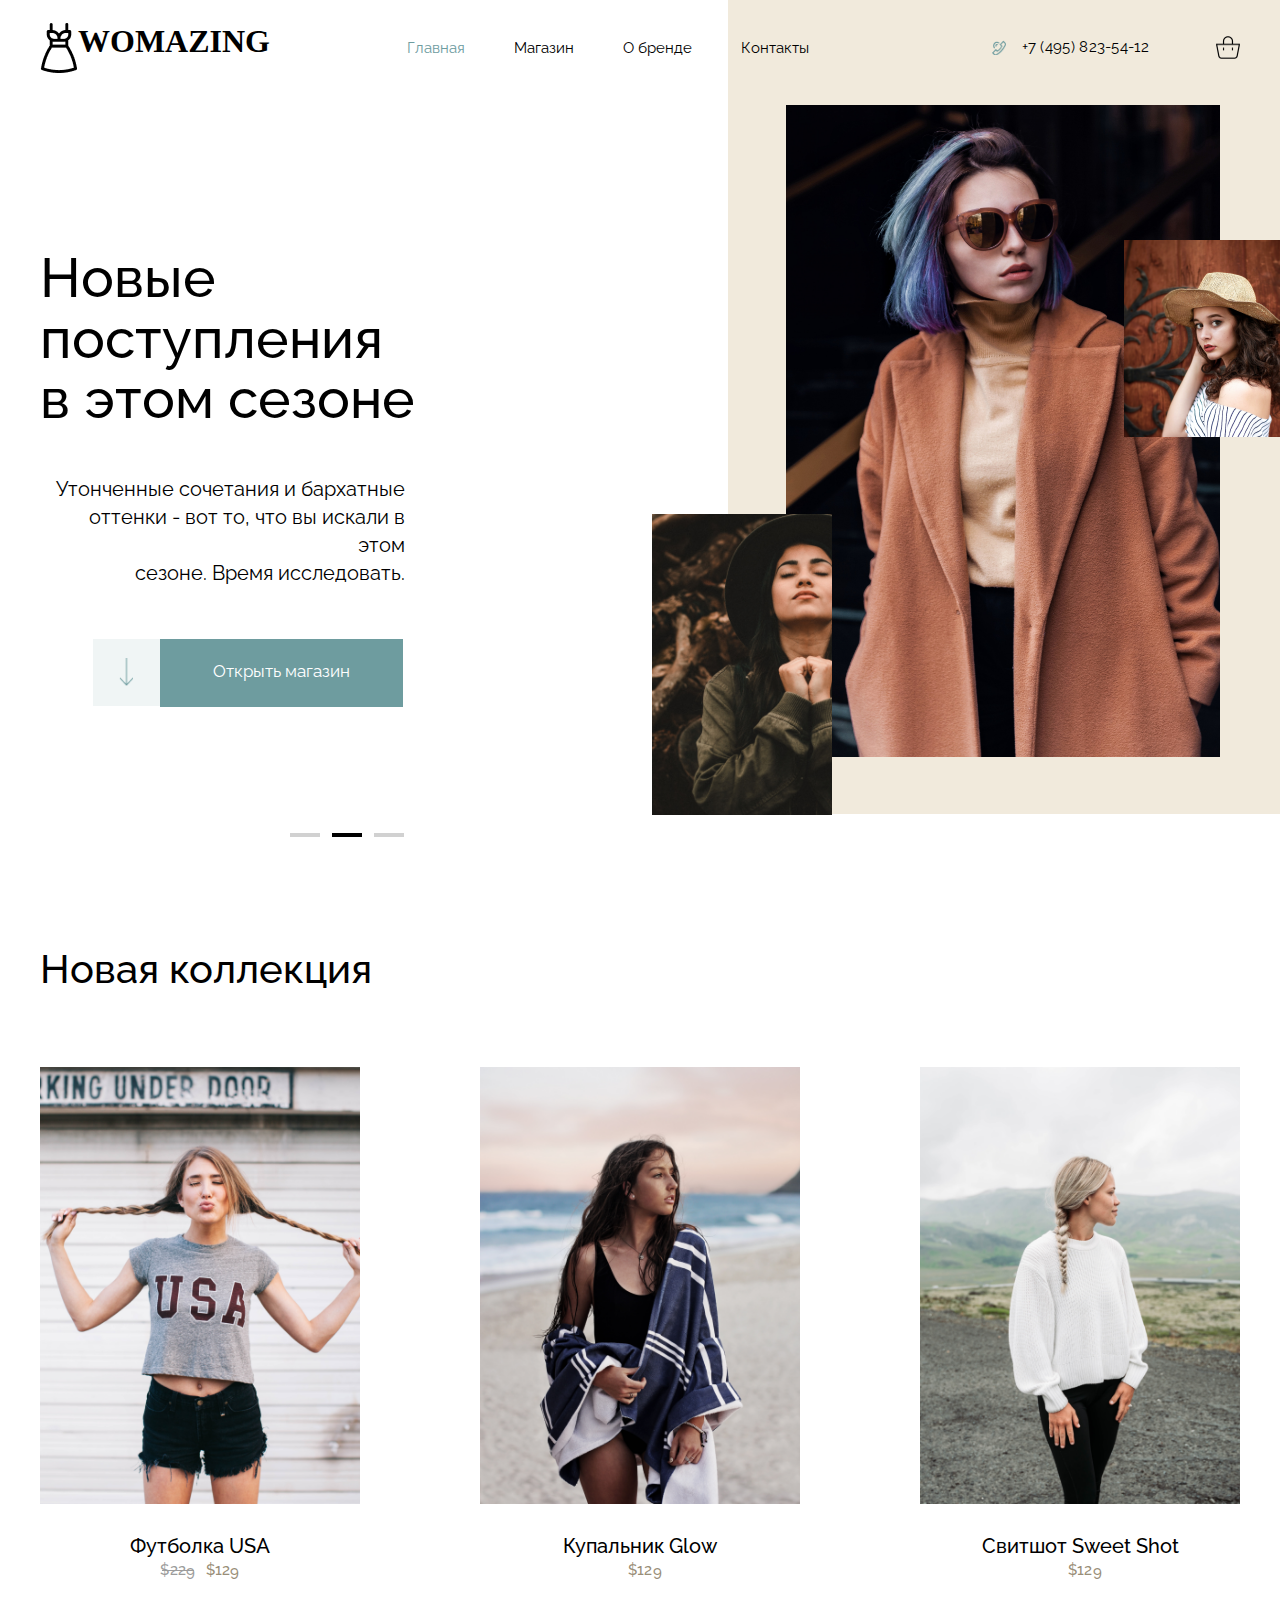
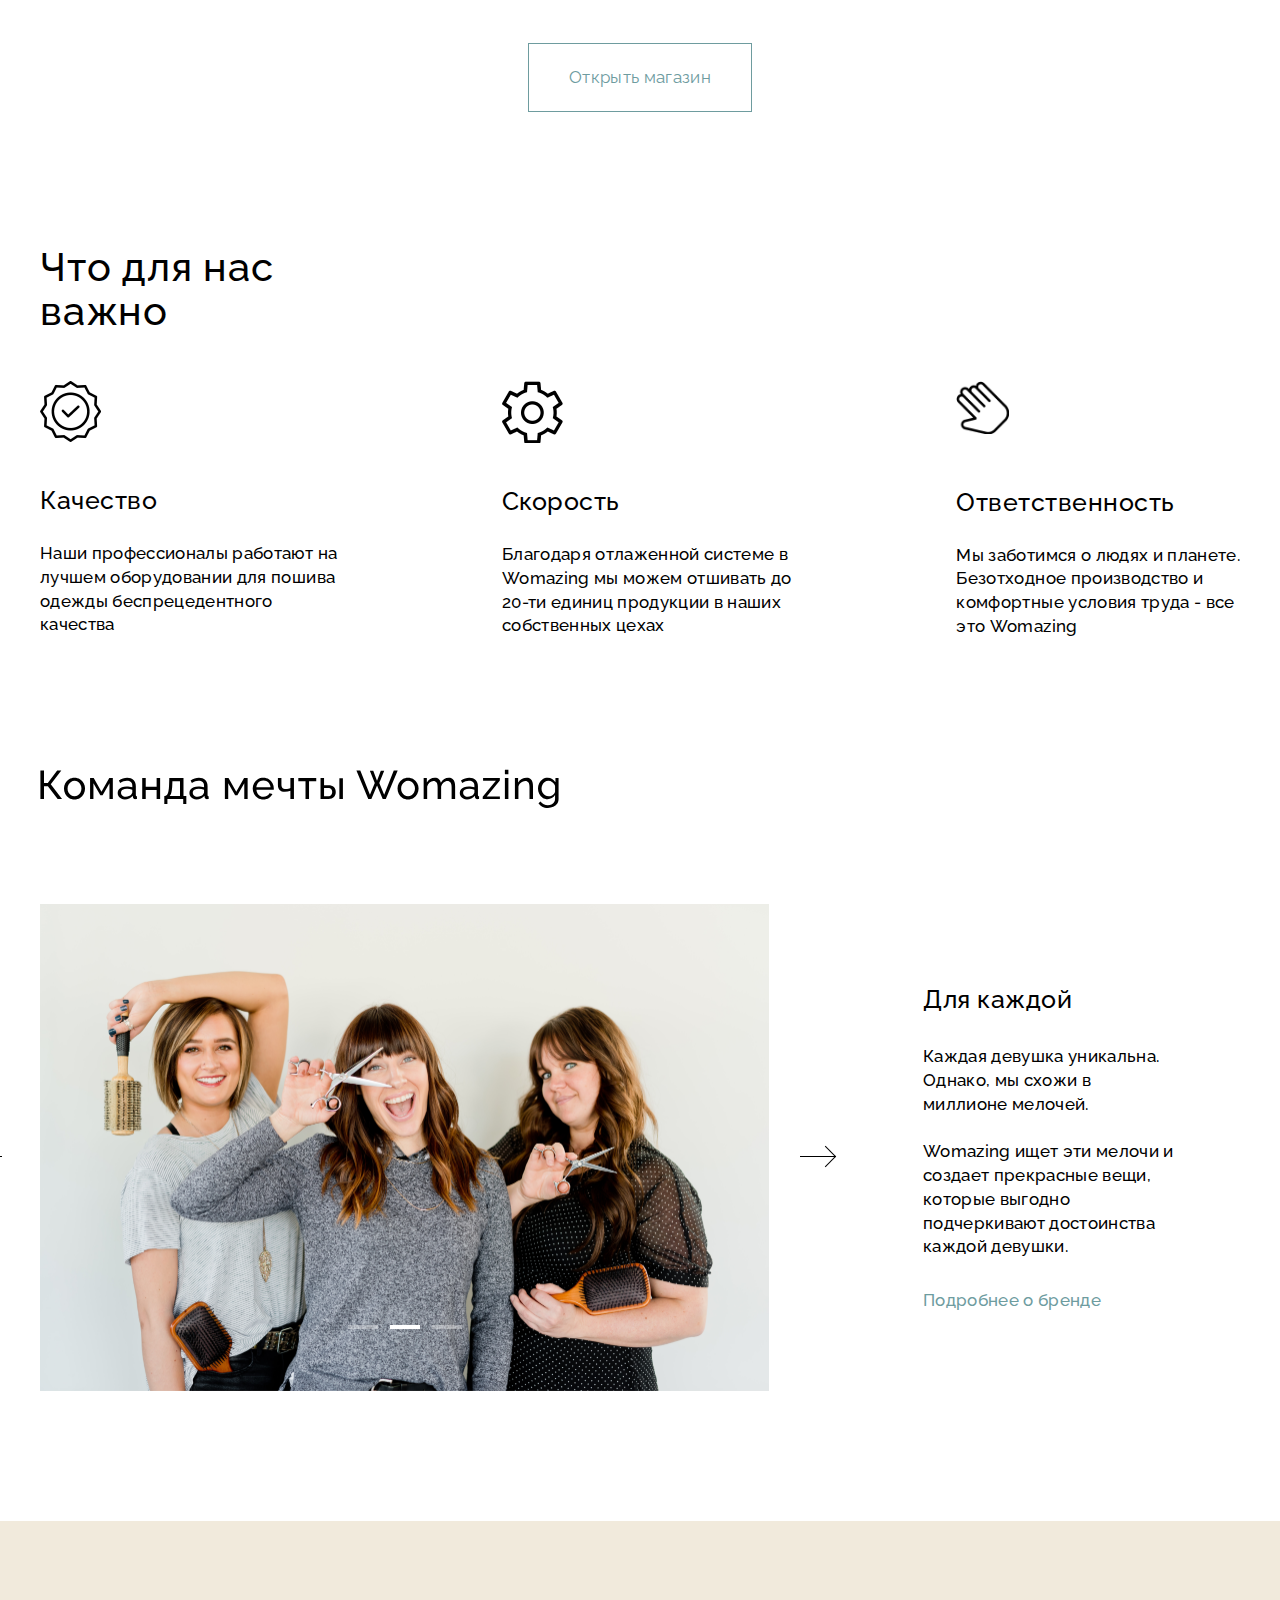
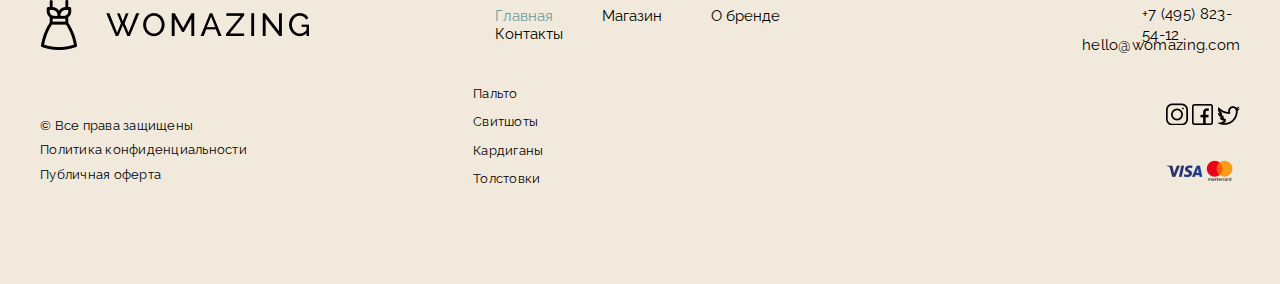
==== index.html @ e342e2be "Update index.html" ====
<!DOCTYPE html>
<html>
<head>
	<title>Womazing</title>
	<meta charset="utf-8">
	<link rel="stylesheet" type="text/css" href="style.css">
	<link rel="icon" href="img/dress.ico">
	<link rel="preconnect" href="https://fonts.googleapis.com">
<link rel="preconnect" href="https://fonts.gstatic.com" crossorigin>
<link href="https://fonts.googleapis.com/css2?family=Raleway:wght@500;700&display=swap" rel="stylesheet">

<link rel="preconnect" href="https://fonts.googleapis.com">
<link rel="preconnect" href="https://fonts.gstatic.com" crossorigin>
<link href="https://fonts.googleapis.com/css2?family=Raleway:wght@400&display=swap" rel="stylesheet">

</head>
<body>
	<header class="header2">
		<div class="header">
			<div class="logo">
				<img src="img/dress.png" class="dress-logo">
				<h1 class="womazing-logo">WOMAZING</h1>
			</div>
			<div>
				<a href="" class="header-text header-text-2">Главная</a>
				<a href="womazing/magazine.html" class="header-text">Магазин</a>
				<a href="" class="header-text">О бренде</a>
				<a href="" class="header-text">Контакты</a>
			</div>
			<div class="mk">
				<img src="img/mobile.png" class="mobile">
				<p class="p-spec-mk">+7 (495) 823-54-12</p>
				<img src="img/korzina.png" class="korzina">
			</div>
		</div>
	</header>
	<div class="flex">
		<div class="screan1">
			<h1 class="new">Новые поступления<br>в этом сезоне</h1>
			<div class="barh-box"><h2 class="barh">Утонченные сочетания и бархатные<br>оттенки - вот то, что вы искали в этом<br>сезоне. Время исследовать.</h2></div>
			<div class="but">
				<div class="box-strelka"><img src="img/strelka.png" class="str"></div>
				<a href="" class="open-mag"><p class="open-mag-p">Открыть магазин</p></a>
			</div>
			<div class="lit">
				<div class="box-litle"></div>
				<div class="box-litle2"></div>
				<div class="box-litle"></div>
			</div>
		</div>
		<div>
			<img src="img/girl.png"  class="girl">
			<img src="img/girl2.png" class="girl2">
			<img src="img/girl3.png" class="girl3">
		</div>
		<div class="orang"></div>
	</div>
	<div class="orang2"></div>
	<div class="screan2">
		<h1 class="h1-new">Новая коллекция</h1>
		<div class="pog">
			<div class="kol-rod">
				<div class="kol-big">
					<a><div class="scr-kol">
							<div class="arrow-1">
	    						<div></div>
							</div>
					</div></a>
					<img src="img/kol.png" class="kol">
					<h3 class="kol-text">Футболка USA</h3>
					<div class="koal">
						<div class="koal">
							<div class="line"></div>
							<h4 class="kol-text2">$22</h4>
							<h4 class="kol-text2-9">9</h4>
						</div>
						<div class="koal">
							<h4 class="kol-text3">$12</h4>
							<h4 class="kol-text3-9">9</h4>
						</div>
					</div>
				</div>
			</div>
			<div class="kol-rod ">
				<div class="kol-big">
					<a><div class="scr-kol2 scr-kol">
							<div class="arrow-1 arrow-2">
	    						<div></div>
							</div>
					</div></a>
					<img src="img/kol2.png" class="kol">
					<h3 class="kol-text">Купальник Glow</h3>
						<div class="koal">
							<h4 class="kol-text3">$12</h4>
							<h4 class="kol-text3-9">9</h4>
						</div>
				</div>
			</div>
			<div class="kol-rod">
				<div class="kol-big">
					<a href="file:///D:/папка%20не%20простая,%20а%20залатая/work/tovar.html"><div class="scr-kol3 scr-kol">
							<div class="arrow-1 arrow-3">
	    						<div></div>
							</div>
					</div></a>
					<img src="img/kol3.png" class="kol">
					<h3 class="kol-text">Свитшот Sweet Shot</h3>
						<div class="koal">
							<h4 class="kol-text3">$12</h4>
							<h4 class="kol-text3-9">9</h4>
						</div>
				</div>
			</div>
		</div>
		<div class="rod-magazin-2"><a href="" class="magazin-2">Открыть магазин</a></div>
	</div>
	<div class="screan3">
		<h1 class="xnj">Что для нас важно</h1>
		<div class="screan3-rod">
			<div>
				<img src="img/gal.png" class="gal">
				<h1 class="kah">Качество</h1>
				<h2 class="prof">Наши профессионалы работают на<br>лучшем оборудовании для пошива<br>одежды беспрецедентного<br>качества</h2>
			</div>
			<div>
				<img src="img/gaika.png" class="gal">
				<h1 class="kah">Скорость</h1>
				<h2 class="prof">Благодаря отлаженной системе в<br>Womazing мы можем отшивать до<br>20-ти единиц продукции в наших<br>собственных цехах</h2>
			</div>
			<div>
				<img src="img/heand.png" class="heand">
				<h1 class="otv">Ответственность</h1>
				<h2 class="prof">Мы заботимся о людях и планете.<br>Безотходное производство и<br>комфортные условия труда - все<br>это Womazing</h2>
			</div>
		</div>
	</div>
	<div class="screan4">
		<svg width="519" height="39" viewBox="0 0 519 39" fill="none" xmlns="http://www.w3.org/2000/svg">
<path d="M0.4 30V1.6H4V13.88H7.8L17.16 1.6H21.32L10.76 15.36L22.04 30H17.64L7.88 17.16H4V30H0.4ZM34.4866 30.4C32.4066 30.4 30.5666 29.9067 28.9666 28.92C27.3932 27.9067 26.1666 26.5867 25.2866 24.96C24.4066 23.3067 23.9666 21.52 23.9666 19.6C23.9666 17.6533 24.4066 15.8667 25.2866 14.24C26.1932 12.5867 27.4332 11.2667 29.0066 10.28C30.6066 9.26667 32.4332 8.76 34.4866 8.76C36.5666 8.76 38.3932 9.26667 39.9666 10.28C41.5666 11.2667 42.8066 12.5867 43.6866 14.24C44.5932 15.8667 45.0466 17.6533 45.0466 19.6C45.0466 21.52 44.5932 23.3067 43.6866 24.96C42.8066 26.5867 41.5799 27.9067 40.0066 28.92C38.4332 29.9067 36.5932 30.4 34.4866 30.4ZM27.5666 19.64C27.5666 21.08 27.8732 22.3867 28.4866 23.56C29.1266 24.7333 29.9666 25.6667 31.0066 26.36C32.0466 27.0267 33.2066 27.36 34.4866 27.36C35.7666 27.36 36.9266 27.0133 37.9666 26.32C39.0332 25.6267 39.8732 24.6933 40.4866 23.52C41.1266 22.32 41.4466 21 41.4466 19.56C41.4466 18.12 41.1266 16.8133 40.4866 15.64C39.8732 14.4667 39.0332 13.5333 37.9666 12.84C36.9266 12.1467 35.7666 11.8 34.4866 11.8C33.2066 11.8 32.0466 12.16 31.0066 12.88C29.9666 13.5733 29.1266 14.5067 28.4866 15.68C27.8732 16.8533 27.5666 18.1733 27.5666 19.64ZM50.0719 30V9.12H53.7119L61.4719 22.8L69.2719 9.12H72.8319V30H69.4719V14.2L62.5919 26.28H60.3519L53.4319 14.2V30H50.0719ZM77.6703 23.96C77.6703 22.6267 78.0436 21.48 78.7903 20.52C79.5636 19.5333 80.617 18.7733 81.9503 18.24C83.2836 17.7067 84.8303 17.44 86.5903 17.44C87.5236 17.44 88.5103 17.52 89.5503 17.68C90.5903 17.8133 91.5103 18.0267 92.3103 18.32V16.8C92.3103 15.2 91.8303 13.9467 90.8703 13.04C89.9103 12.1067 88.5503 11.64 86.7903 11.64C85.6436 11.64 84.537 11.8533 83.4703 12.28C82.4303 12.68 81.3236 13.2667 80.1503 14.04L78.8703 11.56C80.2303 10.6267 81.5903 9.93333 82.9503 9.48C84.3103 9 85.7236 8.76 87.1903 8.76C89.857 8.76 91.9636 9.50667 93.5103 11C95.057 12.4667 95.8303 14.52 95.8303 17.16V26C95.8303 26.8267 96.2036 27.2533 96.9503 27.28V30C96.6036 30.0533 96.297 30.0933 96.0303 30.12C95.7903 30.1467 95.5903 30.16 95.4303 30.16C94.6036 30.16 93.977 29.9333 93.5503 29.48C93.1503 29.0267 92.9236 28.5467 92.8703 28.04L92.7903 26.72C91.8836 27.8933 90.697 28.8 89.2303 29.44C87.7636 30.08 86.3103 30.4 84.8703 30.4C83.4836 30.4 82.2436 30.12 81.1503 29.56C80.057 28.9733 79.2036 28.2 78.5903 27.24C77.977 26.2533 77.6703 25.16 77.6703 23.96ZM91.2703 25.44C91.5903 25.0667 91.8436 24.6933 92.0303 24.32C92.217 23.92 92.3103 23.5867 92.3103 23.32V20.72C90.6036 20.0533 88.8436 19.72 87.0303 19.72C85.2436 19.72 83.7903 20.08 82.6703 20.8C81.577 21.4933 81.0303 22.4533 81.0303 23.68C81.0303 24.3467 81.2036 25 81.5503 25.64C81.9236 26.2533 82.457 26.76 83.1503 27.16C83.8703 27.56 84.7503 27.76 85.7903 27.76C86.8836 27.76 87.9236 27.5467 88.9103 27.12C89.897 26.6667 90.6836 26.1067 91.2703 25.44ZM102.219 30V9.12H105.739V17.76H116.619V9.12H120.139V30H116.619V20.88H105.739V30H102.219ZM124.293 34.92V26.88H124.733C125.507 26.88 126.2 26.56 126.813 25.92C127.453 25.2533 127.973 24.08 128.373 22.4C128.773 20.6933 129.013 18.28 129.093 15.16L129.293 9.12H143.493V26.88H146.333V34.92H143.213V30H127.413V34.92H124.293ZM129.653 26.88H139.973V12.24H132.413L132.293 15.48C132.187 18.8933 131.907 21.48 131.453 23.24C131.027 25 130.427 26.2133 129.653 26.88ZM149.406 23.96C149.406 22.6267 149.78 21.48 150.526 20.52C151.3 19.5333 152.353 18.7733 153.686 18.24C155.02 17.7067 156.566 17.44 158.326 17.44C159.26 17.44 160.246 17.52 161.286 17.68C162.326 17.8133 163.246 18.0267 164.046 18.32V16.8C164.046 15.2 163.566 13.9467 162.606 13.04C161.646 12.1067 160.286 11.64 158.526 11.64C157.38 11.64 156.273 11.8533 155.206 12.28C154.166 12.68 153.06 13.2667 151.886 14.04L150.606 11.56C151.966 10.6267 153.326 9.93333 154.686 9.48C156.046 9 157.46 8.76 158.926 8.76C161.593 8.76 163.7 9.50667 165.246 11C166.793 12.4667 167.566 14.52 167.566 17.16V26C167.566 26.8267 167.94 27.2533 168.686 27.28V30C168.34 30.0533 168.033 30.0933 167.766 30.12C167.526 30.1467 167.326 30.16 167.166 30.16C166.34 30.16 165.713 29.9333 165.286 29.48C164.886 29.0267 164.66 28.5467 164.606 28.04L164.526 26.72C163.62 27.8933 162.433 28.8 160.966 29.44C159.5 30.08 158.046 30.4 156.606 30.4C155.22 30.4 153.98 30.12 152.886 29.56C151.793 28.9733 150.94 28.2 150.326 27.24C149.713 26.2533 149.406 25.16 149.406 23.96ZM163.006 25.44C163.326 25.0667 163.58 24.6933 163.766 24.32C163.953 23.92 164.046 23.5867 164.046 23.32V20.72C162.34 20.0533 160.58 19.72 158.766 19.72C156.98 19.72 155.526 20.08 154.406 20.8C153.313 21.4933 152.766 22.4533 152.766 23.68C152.766 24.3467 152.94 25 153.286 25.64C153.66 26.2533 154.193 26.76 154.886 27.16C155.606 27.56 156.486 27.76 157.526 27.76C158.62 27.76 159.66 27.5467 160.646 27.12C161.633 26.6667 162.42 26.1067 163.006 25.44ZM184.872 30V9.12H188.512L196.272 22.8L204.072 9.12H207.632V30H204.272V14.2L197.392 26.28H195.152L188.232 14.2V30H184.872ZM223.35 30.4C221.27 30.4 219.43 29.9067 217.83 28.92C216.23 27.9333 214.977 26.6133 214.07 24.96C213.164 23.3067 212.71 21.5067 212.71 19.56C212.71 17.5867 213.164 15.7867 214.07 14.16C214.977 12.5333 216.23 11.2267 217.83 10.24C219.457 9.25333 221.31 8.76 223.39 8.76C225.497 8.76 227.324 9.26667 228.87 10.28C230.444 11.2667 231.657 12.5733 232.51 14.2C233.39 15.8 233.83 17.5333 233.83 19.4C233.83 19.9867 233.804 20.44 233.75 20.76H216.43C216.537 22.12 216.91 23.3333 217.55 24.4C218.217 25.44 219.07 26.2667 220.11 26.88C221.15 27.4667 222.27 27.76 223.47 27.76C224.75 27.76 225.95 27.44 227.07 26.8C228.217 26.16 229.004 25.32 229.43 24.28L232.47 25.12C231.804 26.6667 230.644 27.9333 228.99 28.92C227.337 29.9067 225.457 30.4 223.35 30.4ZM216.31 18.32H230.55C230.444 16.96 230.057 15.76 229.39 14.72C228.724 13.68 227.87 12.8667 226.83 12.28C225.79 11.6933 224.644 11.4 223.39 11.4C222.164 11.4 221.03 11.6933 219.99 12.28C218.95 12.8667 218.097 13.68 217.43 14.72C216.79 15.76 216.417 16.96 216.31 18.32ZM250.383 30V21.64C248.756 22.4133 246.916 22.8 244.863 22.8C240.223 22.8 237.903 20.4267 237.903 15.68V9.12H241.423V15.2C241.423 16.88 241.77 18.1067 242.463 18.88C243.156 19.6533 244.263 20.04 245.783 20.04C246.636 20.04 247.476 19.9467 248.303 19.76C249.156 19.5733 249.85 19.32 250.383 19V9.12H253.943V30H250.383ZM265.517 30V12.24H258.317V9.12H276.237V12.24H269.037V30H265.517ZM280.533 30V9.12H284.053V16.24H288.293C290.746 16.24 292.599 16.8667 293.853 18.12C295.133 19.3467 295.773 20.96 295.773 22.96C295.773 24.96 295.159 26.64 293.933 28C292.706 29.3333 290.906 30 288.533 30H280.533ZM299.373 30V9.16H302.893V30H299.373ZM284.053 27.24H288.053C289.519 27.24 290.573 26.8267 291.213 26C291.879 25.1467 292.213 24.16 292.213 23.04C292.213 21.9467 291.906 21 291.293 20.2C290.679 19.4 289.573 19 287.973 19H284.053V27.24ZM329.852 1.76H333.252L337.012 11.64L340.812 1.76H344.212L339.292 14.12L344.172 25.84L353.772 1.6H357.692L345.812 30H342.692L337.052 16.6L331.372 30H328.252L316.412 1.6H320.292L329.932 25.84L334.772 14.12L329.852 1.76ZM368.03 30.4C365.95 30.4 364.11 29.9067 362.51 28.92C360.937 27.9067 359.71 26.5867 358.83 24.96C357.95 23.3067 357.51 21.52 357.51 19.6C357.51 17.6533 357.95 15.8667 358.83 14.24C359.737 12.5867 360.977 11.2667 362.55 10.28C364.15 9.26667 365.977 8.76 368.03 8.76C370.11 8.76 371.937 9.26667 373.51 10.28C375.11 11.2667 376.35 12.5867 377.23 14.24C378.137 15.8667 378.59 17.6533 378.59 19.6C378.59 21.52 378.137 23.3067 377.23 24.96C376.35 26.5867 375.124 27.9067 373.55 28.92C371.977 29.9067 370.137 30.4 368.03 30.4ZM361.11 19.64C361.11 21.08 361.417 22.3867 362.03 23.56C362.67 24.7333 363.51 25.6667 364.55 26.36C365.59 27.0267 366.75 27.36 368.03 27.36C369.31 27.36 370.47 27.0133 371.51 26.32C372.577 25.6267 373.417 24.6933 374.03 23.52C374.67 22.32 374.99 21 374.99 19.56C374.99 18.12 374.67 16.8133 374.03 15.64C373.417 14.4667 372.577 13.5333 371.51 12.84C370.47 12.1467 369.31 11.8 368.03 11.8C366.75 11.8 365.59 12.16 364.55 12.88C363.51 13.5733 362.67 14.5067 362.03 15.68C361.417 16.8533 361.11 18.1733 361.11 19.64ZM415.136 30H411.616V18.32C411.616 16.1333 411.256 14.52 410.536 13.48C409.842 12.44 408.802 11.92 407.416 11.92C406.002 11.92 404.722 12.44 403.576 13.48C402.429 14.4933 401.616 15.8133 401.136 17.44V30H397.616V18.32C397.616 16.1067 397.269 14.4933 396.576 13.48C395.882 12.44 394.842 11.92 393.456 11.92C392.069 11.92 390.789 12.4267 389.616 13.44C388.469 14.4267 387.656 15.7467 387.176 17.4V30H383.656V9.12H386.856V13.6C387.709 12.0533 388.816 10.8667 390.176 10.04C391.536 9.18667 393.069 8.76 394.776 8.76C396.509 8.76 397.896 9.24 398.936 10.2C399.976 11.1333 400.616 12.3467 400.856 13.84C402.722 10.4533 405.376 8.76 408.816 8.76C410.416 8.76 411.669 9.14667 412.576 9.92C413.509 10.6667 414.162 11.7067 414.536 13.04C414.936 14.3467 415.136 15.84 415.136 17.52V30ZM419.769 23.96C419.769 22.6267 420.142 21.48 420.889 20.52C421.662 19.5333 422.715 18.7733 424.049 18.24C425.382 17.7067 426.929 17.44 428.689 17.44C429.622 17.44 430.609 17.52 431.649 17.68C432.689 17.8133 433.609 18.0267 434.409 18.32V16.8C434.409 15.2 433.929 13.9467 432.969 13.04C432.009 12.1067 430.649 11.64 428.889 11.64C427.742 11.64 426.635 11.8533 425.569 12.28C424.529 12.68 423.422 13.2667 422.249 14.04L420.969 11.56C422.329 10.6267 423.689 9.93333 425.049 9.48C426.409 9 427.822 8.76 429.289 8.76C431.955 8.76 434.062 9.50667 435.609 11C437.155 12.4667 437.929 14.52 437.929 17.16V26C437.929 26.8267 438.302 27.2533 439.049 27.28V30C438.702 30.0533 438.395 30.0933 438.129 30.12C437.889 30.1467 437.689 30.16 437.529 30.16C436.702 30.16 436.075 29.9333 435.649 29.48C435.249 29.0267 435.022 28.5467 434.969 28.04L434.889 26.72C433.982 27.8933 432.795 28.8 431.329 29.44C429.862 30.08 428.409 30.4 426.969 30.4C425.582 30.4 424.342 30.12 423.249 29.56C422.155 28.9733 421.302 28.2 420.689 27.24C420.075 26.2533 419.769 25.16 419.769 23.96ZM433.369 25.44C433.689 25.0667 433.942 24.6933 434.129 24.32C434.315 23.92 434.409 23.5867 434.409 23.32V20.72C432.702 20.0533 430.942 19.72 429.129 19.72C427.342 19.72 425.889 20.08 424.769 20.8C423.675 21.4933 423.129 22.4533 423.129 23.68C423.129 24.3467 423.302 25 423.649 25.64C424.022 26.2533 424.555 26.76 425.249 27.16C425.969 27.56 426.849 27.76 427.889 27.76C428.982 27.76 430.022 27.5467 431.009 27.12C431.995 26.6667 432.782 26.1067 433.369 25.44ZM442.717 27.72L455.877 11.68H443.077V9.12H459.837V11.4L446.757 27.44H459.877V30H442.717V27.72ZM464.884 5.2V0.799999H468.404V5.2H464.884ZM464.884 30V9.12H468.404V30H464.884ZM493.023 30H489.503V18.32C489.503 16.1067 489.156 14.4933 488.463 13.48C487.796 12.44 486.769 11.92 485.383 11.92C484.423 11.92 483.463 12.16 482.503 12.64C481.569 13.12 480.729 13.7733 479.983 14.6C479.263 15.4 478.743 16.3333 478.423 17.4V30H474.903V9.12H478.103V13.6C478.929 12.1333 480.116 10.96 481.663 10.08C483.236 9.2 484.943 8.76 486.783 8.76C488.409 8.76 489.663 9.14667 490.543 9.92C491.449 10.6667 492.089 11.7067 492.463 13.04C492.836 14.3467 493.023 15.84 493.023 17.52V30ZM507.616 30.24C505.723 30.24 504.043 29.7467 502.576 28.76C501.136 27.7467 500.003 26.4267 499.176 24.8C498.376 23.1733 497.976 21.44 497.976 19.6C497.976 17.6267 498.376 15.8267 499.176 14.2C500.003 12.5467 501.15 11.2267 502.616 10.24C504.083 9.25333 505.763 8.76 507.656 8.76C509.39 8.76 510.896 9.18667 512.176 10.04C513.483 10.8933 514.576 11.9733 515.456 13.28V9.12H518.576V29.76C518.576 31.7333 518.096 33.4 517.136 34.76C516.203 36.12 514.923 37.1467 513.296 37.84C511.696 38.56 509.91 38.92 507.936 38.92C505.59 38.92 503.67 38.5067 502.176 37.68C500.683 36.8533 499.443 35.7333 498.456 34.32L500.496 32.52C501.323 33.7467 502.39 34.6667 503.696 35.28C505.03 35.8933 506.443 36.2 507.936 36.2C509.216 36.2 510.39 35.96 511.456 35.48C512.55 35.0267 513.416 34.32 514.056 33.36C514.723 32.4 515.056 31.2 515.056 29.76V26.08C514.283 27.36 513.216 28.3733 511.856 29.12C510.523 29.8667 509.11 30.24 507.616 30.24ZM508.696 27.36C509.683 27.36 510.63 27.1333 511.536 26.68C512.443 26.2267 513.203 25.64 513.816 24.92C514.456 24.2 514.87 23.4533 515.056 22.68V16.68C514.496 15.2667 513.59 14.1067 512.336 13.2C511.083 12.2667 509.763 11.8 508.376 11.8C506.963 11.8 505.736 12.1867 504.696 12.96C503.683 13.7333 502.896 14.72 502.336 15.92C501.803 17.12 501.536 18.3733 501.536 19.68C501.536 21.0667 501.856 22.3467 502.496 23.52C503.136 24.6667 503.99 25.6 505.056 26.32C506.15 27.0133 507.363 27.36 508.696 27.36Z" fill="black"/>
</svg>
	<div class="flex-2">
		<div class="arrow-4">
	    	<div></div>
		</div>
		<div class="rod-rel">
			<img src="img/women.png" class="women">
			<div class="line-2">
				<div class="line-child-2"></div>
				<div class="line-child-2-1"></div>
				<div class="line-child-2"></div>
			</div>
		</div>
		<div class="arrow-5">
	    	<div></div>
		</div>
		<div class="all-women">
			<h1 class="all">Для каждой</h1>
			<h2 class="all-2">Каждая девушка уникальна.<br>Однако, мы схожи в<br>миллионе мелочей.<br><br>Womazing ищет эти мелочи и<br>создает прекрасные вещи,<br>которые выгодно<br>подчеркивают достоинства<br>каждой девушки.</h2>
			<a href="" class="brend">Подробнее о бренде</a>
		</div>
	</div>
</div>
<footer class="fot">
		<div class="footer">
			<div class="header ots">
			<img src="img/logo.png" class="logo">
			<div class="mlfoot">
				<a href="" class="header-text header-text-2">Главная</a>
				<a href="" class="header-text">Магазин</a>
				<a href="" class="header-text">О бренде</a>
				<a href="" class="header-text">Контакты</a>
			</div>
			<div class="mk2">
				<p class="p-spec-mk">+7 (495) 823-54-12</p>
			</div>
				<p class="p-spec-mk hello">hello@womazing.com</p>
		</div>
			<div class="footer-flex">
				<div>
					<div class="prava footer-text2">© Все права защищены</div>
					<a href=""><h1 class="footer-text mb6">Политика конфиденциальности</h1></a>
					<a href=""><h1 class="footer-text mb6">Публичная оферта</h1></a>
				</div>
				<div class="spec-rod">
					<a href=""><h1 class="footer-text spec spec2">Пальто</h1></a>
					<a href=""><h1 class="footer-text spec2">Свитшоты</h1></a>
					<a href=""><h1 class="footer-text spec2">Кардиганы</h1></a>
					<a href=""><h1 class="footer-text">Толстовки</h1></a>
				</div>
				<div class="dan">
					<div class="social">
						<a href=""><img src="img/inst.png" class="inst"></a>
						<a href=""><img src="img/fac.png" class="fac"></a>
						<a href=""><img src="img/twit.png" class="twit"></a>
					</div>
					<img src="img/visa.png" class="visa">
				</div>
			</div>
		</div>

</footer>
</body>
</html>
---- style.css ----
body{
	z-index: 1;
	margin: 0;
}

.flex{
	position: relative;
	display: flex;
	width: 1200px;
	margin: 0 auto;
	align-items: flex-end;
}

.header{
	display: flex;
	align-items: center;
	justify-content: space-between;
	width: 1200px;
	height: 95px;
	margin: 0 auto;
}

.logo{
	cursor: pointer;
	transition: 0.5s ease;
	display: flex;
}

.logo:hover{
	transform: scale(1.035);
}

.womazing-logo{

}

.dress-logo{

}

.header-text{
	transition: 0.5s;
	margin-right: 45px;
	font-family: 'Raleway', sans-serif;
	font-weight: 400;
	font-size: 15px;
	text-decoration:none;
	color: black; 
}

.header-text:hover{
	
	cursor: pointer;
	color: #6E9C9F;
}

.header-text-2{
	color: #6E9C9F;
}

.nomer{
	width: 158px;
}

.korzina{
	transition: 0.5s;
	margin-left: 67px;
	width: 24px;
	height: 23.54px;
}

.korzina:hover{
	cursor: pointer;
}

h1,h2,h3,h4,h5{
	margin: 0;
}

.screan1{
	width:	512px;
	height: 720px;
}

.barh{
	font-family: 'Raleway', sans-serif;
	font-weight: 400;
	font-size: 20px;
	line-height: 140%;
	text-align: right;
}

.barh-box{
	margin-top: 45px;
	width: 365px;
}

.sticky{
	top: 0;
	position: sticky;
}


.new{
	margin-top: 153px;
	font-family: 'Raleway', sans-serif;
	font-weight: 500;
	font-size: 55px;
	line-height: 110%;
}

.box-strelka{
	width: 67px;
	height: 67px;
	background-color: #6E9C9F1A;
}

.str{
	width: 14px;
	height: 28px;
	margin-left: 26px;
	margin-top: 19.5px;
}

.mag{
	transition: 0.5s;
	background-color: #6E9C9F;
	width: 243px;
	height: 67px;
}

.open-mag{
	text-align: center;
	width: 243px;
	height: 68px;
	font-family: 'Raleway', sans-serif;
	font-weight: 400;
	font-size: 17px;
	text-decoration: none;
	color: white;
	font-style: normal;
	background-color: #6E9C9F;
	transition: background 0.5s ease;
}

.open-mag-p{
	margin: 0;
	margin-top: 22px;
}

.open-mag:hover{
	cursor: pointer;
	background-color: #509498;
}

.but{
	display: flex;
	margin-left: 53px;
	margin-top: 52px;
}

.lit{
	display: flex;
	margin-top: 126px;
	margin-left: 250px;
}

.box-litle{
	width: 30px;
	height: 4px;
	background-color: #D1D1D1;
	margin: 0;
}
.box-litle2{
	width: 30px;
	height: 4px;
	margin: 0 12px;
	background-color: black;
}

.girl{
	z-index: 100;
	position: relative;
	margin-left:100px;
	width: 180px;
	bottom: -4px;
}

.girl2{
	margin-bottom: 54px;
	z-index: 0;
	height: 652px;
	width: 434px;
	margin-left: -50px;
}

.orang{
	position: absolute;
	right: 0;
	width: 512px;
	height: 816px;
	top: -97px;
	z-index: -2;
	background-color: #F1EADC;
}

.orang2{
	position: absolute;
	right: 0;
	top: 0;
	width: 30%;
	height: 814px;
	z-index: -2;
	background-color: #F1EADC;
}

.girl3{
	position: absolute;
	z-index: 0;
	width: 197px;
	margin-left: -96px;
	margin-top: 135px;
}

/* screan2 */

.screan2{
	margin: 0 auto;
	margin-top: 130px;
	width: 1200px;
	height: 900px;
}

.h1-new{
	font-family: 'Raleway', sans-serif;
	font-weight: 500;
	font-style: normal;
	font-size: 40px;
}

.kol-rod{
	margin-top: 75px;
}

.kol{
	width: 320px;
}

.kol-text{
	margin-top: 24px;
	font-family: 'Raleway', sans-serif;
font-style: normal;
font-weight: 500;
font-size: 20px;
line-height: 140%;
text-align: center;
}

.kol-big{
	width: 320px;
}

.kol-text2{
	font-family: 'Raleway';
font-style: normal;
font-weight: 500;
font-size: 15px;
line-height: 140%;
/* identical to box height, or 21px */

letter-spacing: 0.02em;

color: #9C9C9C;
flex: none;
order: 0;
flex-grow: 0;
}

.kol-text2-9{
	padding-top: 2px;
	font-family: 'Raleway';
font-style: normal;
font-weight: 500;
font-size: 15px;
line-height: 140%;
letter-spacing: 0.02em;

color: #9C9C9C;
}

.koal{
	justify-content: center;
	position: relative;
	display: flex;
}

.line{
	top: 42%;
	position: absolute;
	width: 31.219px;
	height: 1.5px;
	background-color: #9C9C9C;
}

.kol-text3{
	margin-left: 10px;
	font-family: 'Raleway';
font-style: normal;
font-weight: 500;
font-size: 15px;
line-height: 140%;
/* identical to box height, or 21px */

letter-spacing: 0.02em;

/* Дополнительный акцент */

color: #998E78;


/* Inside auto layout */

flex: none;
order: 1;
flex-grow: 0;
}

.kol-text3-9{
	font-family: 'Raleway';
font-style: normal;
font-weight: 500;
font-size: 15px;
line-height: 140%;
/* identical to box height, or 21px */

letter-spacing: 0.02em;

/* Дополнительный акцент */

color: #998E78;


/* Inside auto layout */

flex: none;
order: 1;
flex-grow: 0;
	padding-top: 2px;
}

.pog{
	justify-content: space-between;
	display: flex;
}

.scr-kol{
	transition: 0.5s;
	cursor: pointer;
	position: absolute;
	width: 320px;
	height: 437.02px;
	background: rgba(110, 156, 159, 0);
}

.scr-kol:hover{
	background: rgba(110, 156, 159, 0.77);
}

.scr-kol:hover .arrow-1 div::after{
	background: rgba(255, 255, 255, 1);
}

.scr-kol:hover .arrow-1 div::before {
	background: rgba(255, 255, 255, 1);
}

.scr-kol:hover .arrow-1 div {
	background: rgba(255, 255, 255, 1);
}

.arrow-1 {
    cursor: pointer;
    position: relative;
    width: 30px;
    height: 22px;
    margin: 58% auto;
}
.arrow-1 div {
    position: relative;
    top: 20px;
    width: 35px;
    height: 1px;
    background: rgba(255, 255, 255, 0);
    left:10;
    display: block;
}
.arrow-1 div::after {
    content: '';
    position: absolute;
    width: 15px;
    height: 1px;
    top: -5px;
    right: -2px;
    background: rgba(255, 255, 255, 0);
    transform: rotate(45deg);
}
.arrow-1 div::before {
    content: '';
    position: absolute;
    width: 15px;
    height: 1px;
    top:5px;
    right: -2px;
    background: rgba(255, 255, 255, 0);
    transform: rotate(-45deg);
}

.scr-kol3{
	background: rgba(110, 156, 159, 0);
}

.scr-kol2{
	background: rgba(110, 156, 159, 0);
}

.scr-kol3:hover{
	background: rgba(110, 156, 159, 0.77);
}

.scr-kol2:hover{
	background: rgba(110, 156, 159, 0.77);
}

.scr-kol2:hover .arrow-2 div::after{
	background: rgba(255, 255, 255, 1);
}

.scr-kol2:hover .arrow-2 div::before {
	background: rgba(255, 255, 255, 1);
}

.scr-kol2:hover .arrow-2 div {
	background: rgba(255, 255, 255, 1);
}

.magazin-2{
	    transition: background 0.5s ease;
	margin-top: 60px;
	padding: 22px 40px;
	border: 1px solid #6E9C9F;
	font-family: 'Raleway', sans-serif;
	font-style: normal;
	font-weight: 400;
	font-size: 17px;
	line-height: 138.9%;
	text-align: center;
	letter-spacing: 0.02em;
	color: #6E9C9F;
	flex: none;
	order: 0;
	flex-grow: 0;
	text-decoration: none;
}

.magazin-2:hover{
	background-color: #6E9C9F;
	color: white;
}

.rod-magazin-2{
	display: flex;justify-content: center;
}
/* screan3 */

.screan3{
	width: 1200px;
	margin: 0 auto;
}

.xnj{
	width: 372px;
	height: 44px;
	font-family: 'Raleway', sans-serif;
	font-style: normal;
	font-weight: 500;
	font-size: 40px;
	line-height: 110%;
	letter-spacing: 0.02em;
	color: #000000;
	flex: none;
	order: 0;
	flex-grow: 0;
}

.screan3-rod{
	justify-content: space-between;
	margin-top: 92px;
	display: flex;
}

.gal{
	width: 61px;
}

.kah{
	margin-top: 37px;
	font-family: 'Raleway', sans-serif;
	font-style: normal;
	font-weight: 500;
	font-size: 25px;
	line-height: 140%;
	letter-spacing: 0.02em;
	color: #000000;
	flex: none;
	order: 0;
	align-self: flex-start;
	flex-grow: 0;
}

.prof{
	margin-top: 24px;
	font-family: 'Raleway', sans-serif;
	font-style: normal;
	font-weight: 500;
	font-size: 17px;
	line-height: 140%;
	letter-spacing: 0.02em;
	color: #000000;
	flex: none;
	order: 1;
	align-self: center;
	flex-grow: 0;
}

.heand{
	width: 53px;
}

.otv{
	margin-top: 47px;
	font-family: 'Raleway', sans-serif;
	font-style: normal;
	font-weight: 500;
	font-size: 25px;
	line-height: 140%;
	letter-spacing: 0.02em;
	color: #000000;
	flex: none;
	order: 0;
	align-self: flex-start;
	flex-grow: 0;
}

/* screan4 */

.screan4{
	padding-top: 130px;
	width: 1200px;
	margin: 0 auto;
}

.Wo{
	font-family: 'Raleway', sans-serif;
font-style: normal;
font-weight: 500;
font-size: 40px;
line-height: 110%;
/* identical to box height, or 44px */

letter-spacing: 0.02em;

color: #000000;


/* Inside auto layout */

flex: none;
order: 0;
flex-grow: 0;
}

.flex-2{
	margin-bottom: 130px;
	align-items: center;
	display: flex;
	margin-top: 92px;
}

.women{
	width: 729px;
}

.brend{
	text-decoration: none;
	color: #6E9C9F;
	border-bottom: 1.2px solid #00000000;
	font-family: 'Raleway', sans-serif;
font-style: normal;
font-weight: 500;
font-size: 17px;
line-height: 140%;
 transition: border-bottom 0.5s ease;
letter-spacing: 0.02em;
}

.brend:hover{
	
    border-bottom: 1.2px solid #CEDEDF;
}
.all{
	font-family: 'Raleway', sans-serif;
font-style: normal;
font-weight: 500;
font-size: 25px;
line-height: 140%;
letter-spacing: 0.02em;
color: #000000;
flex: none;
order: 0;
flex-grow: 0;
}

.all-2{
	margin-bottom: 30px;
	margin-top: 28px;
	font-family: 'Raleway', sans-serif;
font-style: normal;
font-weight: 500;
font-size: 17px;
line-height: 140%;
letter-spacing: 0.02em;
color: #000000;
flex: none;
order: 1;
flex-grow: 0;
}
.all-women{
	margin-left: 93px;
}

.arrow-5{
    cursor: pointer;
    position: relative;
    width: 30px;
    height: 22px;
    margin:0;
    margin-left: 31px;
}
.arrow-5 div {
    position: relative;
    top: 20px;
    width: 35px;
    height: 1px;
    background: rgba(0, 0, 0, 1);
    left:10;
    display: block;
}
.arrow-5 div::after {
    content: '';
    position: absolute;
    width: 15px;
    height: 1px;
    top: -5px;
    right: -3px;
    background: rgba(0, 0, 0, 1);
    transform: rotate(45deg);
}
.arrow-5 div::before {
    content: '';
    position: absolute;
    width: 15px;
    height: 1px;
    top: 5px;
    right: -3px;
    background: rgba(0, 0, 0, 1);
    transform: rotate(-45deg);
}

.arrow-4{
    cursor: pointer;
    position: absolute;
    width: 30px;
    height: 22px;
    margin: -73px;
}
.arrow-4 div {
    position: absolute;
    top: 20px;
    width: 35px;
    height: 1px;
    background: rgba(0, 0, 0, 1);
    left:10;
    display: block;
}
.arrow-4 div::after {
    content: '';
    position: absolute;
    width: 15px;
    height: 1px;
    top: -5px;
    right: 23px;
    background: rgba(0, 0, 0, 1);
    transform: rotate(-45deg);
}
.arrow-4 div::before {
    content: '';
    position: absolute;
    width: 15px;
    height: 1px;
    top: 5px;
    right: 23px;
    background: rgba(0, 0, 0, 1);
    transform: rotate(45deg);
}

.line-2{
	justify-content: center;
	position: absolute;
	display: flex;
	bottom: 62px;
}

.line-child-2{
	width: 30px;
	height: 4px;
	background: rgba(255, 255, 255, 0.36);
}

.line-child-2-1{
	margin: 0 12px;
	width: 30px;
	height: 4px;
	background: rgba(255, 255, 255, 1);
}
.rod-rel{
	display: flex;
	justify-content: center;
	position: relative;
}
.fot{
	background-color: #F1EADC;
}
.footer{
	position: relative;
	width: 1200px;
	height: 363px;
	margin: 0 auto;
}

.ots{
	justify-content: start;
	height: 0;
	padding-top: 104px;
}

.hello{
	position: absolute;
	right: 0;
	text-align: right;
	margin-top: 55px;
	width: 158px;
}

.prava{
	margin-top: 92px;
	margin-bottom: 6px;
}

.footer-text2{
	font-family: 'Raleway', sans-serif;
font-style: normal;
font-weight: 400;
font-size: 13px;
line-height: 140%;
letter-spacing: 0.02em;
color: #000000;
flex: none;
order: 0;
flex-grow: 0;
}

.footer-text{font-family: 'Raleway', sans-serif;
font-style: normal;
font-weight: 400;
font-size: 13px;
line-height: 140%;
letter-spacing: 0.02em;
color: #000000;
flex: none;
order: 0;
flex-grow: 0;
cursor: pointer;
transition: color 0.5s ease
}

.footer-text:hover{
	color: #6E9C9F;
}

.mb6{
	margin-bottom: 6px;
}

.footer-flex{
	display: flex;
}

.spec{
	margin-top: 60px;
}
.spec2{
	margin-bottom: 10px;
}
.spec-rod {
    margin-left: 226px;
}

.inst{
	width: 22px;
}

.fac{
	width: 21px;
}

.twit{
	width: 23px;
}

.visa{
	margin-top: 31px;
	width: 68px;
}

.dan{
	position: absolute;
	right: 0;
	top: 182px;
}
.nomer2{
	width: 128px;
}

/* МАГАЗИН 2 СТРАНИЦА */

.screan-1-magazine{
	width: 1200px;
	margin: 0 auto;

}

.h1-magazine{
	font-family: 'Raleway', sans-serif;
	font-style: normal;
	font-weight: 500;
	font-size: 55px;
	line-height: 110%;
	letter-spacing: 0.02em;
	color: #000000;
	flex: none;
	order: 0;
	flex-grow: 0;

	margin-top: 157px;
}

.h2-magazine-a{
	text-decoration: none;
	display: flex;
	font-family: 'Raleway', sans-serif;
	font-style: normal;
	font-weight: 500;
	font-size: 17px;
	line-height: 140%;
	letter-spacing: 0.02em;
	color: #000000;
	flex: none;
	order: 0;
	flex-grow: 0;
	transition: color 0.5s ease;
}

.h2-magazine-a:hover{
	color: #509498;
}

.h2-magazine{
	margin-top: 26px;
	display: flex;
	font-family: 'Raleway', sans-serif;
	font-style: normal;
	font-weight: 500;
	font-size: 17px;
	line-height: 140%;
	letter-spacing: 0.02em;
	color: #000000;
	flex: none;
	order: 0;
	flex-grow: 0;
}

.color-magazine{
	margin: 0;
	color: #919191;
}

.a-{
	margin: 0 13px;
}

.button-magazine{
	margin-top: 214px;
	display: flex;
	justify-content: space-between;
}

.text-button-magazine{
	transition: color 0.5s ease;
	font-family: 'Raleway', sans-serif;
	font-style: normal;
	font-weight: 500;
	font-size: 17px;
	line-height: 140%;
	letter-spacing: 0.02em;
	color: #000000;
	flex: none;
	order: 0;
	flex-grow: 0;
	margin:19px 65px;
}

.button-magazine-low{
	transition: color 0.5s ease;
	transition: background-color 0.5s ease;
	cursor: pointer;
	border: 1px solid black;
}

.button-magazine-low:hover .text-button-magazine{
	color: white;
}

.button-magazine-low:hover{
	background-color: black;
}

.vers2{
	background-color: #000;
	z-index: -1;
}

.vers2-text{
	color: #fff;
}

.mt92{
	margin-top: 92px;
	margin-bottom: 65px;
}

.tovar-magazine{
	font-family: 'Raleway', sans-serif;
font-style: normal;
font-weight: 500;
font-size: 17px;
line-height: 140%;
letter-spacing: 0.02em;
color: #808080;
flex: none;
order: 0;
align-self: flex-start;
flex-grow: 0;
}

.cen229{
	font-family: 'Raleway';
font-style: normal;
font-weight: 500;
font-size: 15px;
line-height: 140%;
letter-spacing: 0.02em;
text-decoration-line: line-through;
color: #9C9C9C;
flex: none;
order: 0;
flex-grow: 0;
}

.cen129-2{
	margin-left: 10px;
	font-family: 'Raleway';
font-style: normal;
font-weight: 500;
font-size: 15px;
line-height: 140%;
letter-spacing: 0.02em;
color: #9C9C9C;
flex: none;
order: 0;
flex-grow: 0;
}

.cen129{
	font-family: 'Raleway';
font-style: normal;
font-weight: 500;
font-size: 15px;
line-height: 140%;
letter-spacing: 0.02em;
color: #9C9C9C;
flex: none;
order: 0;
flex-grow: 0;
}

.mt65{
	margin-top: 65px;
	margin-bottom: 236px;
}

/* TOVAR 3 СТРАНИЦА */

.TOVAR{
	width: 1200px;
	margin: 0 auto;
}

.h1-big-tovar{
	margin-top: 77px;
	font-family: 'Raleway',sans-serif;
font-style: normal;
font-weight: 500;
font-size: 55px;
line-height: 110%;
letter-spacing: 0.02em;
color: #000000;
flex: none;
order: 0;
flex-grow: 0;
}

.h2-magazine{
	margin-top: 26px;
	display: flex;
	font-family: 'Raleway', sans-serif;
	font-style: normal;
	font-weight: 500;
	font-size: 17px;
	line-height: 140%;
	letter-spacing: 0.02em;
	color: #000000;
	flex: none;
	order: 0;
	flex-grow: 0;
}

.img-tovar{
	margin-right: 75px;
	width: 550px;
}

.flex-tovar{
	margin-top: 102px;
	display: flex;
}

.flex-tovar2{
	position: relative;
	display: flex;
}

.gold-tovar{
	font-family: 'Raleway', sans-serif;
	font-style: normal;
	font-weight: 500;
	font-size: 40px;
	line-height: 110%;
	letter-spacing: 0.02em;
	color: #998E78;
	flex: none;
	order: 0;
	flex-grow: 0;
}

.gold-tovar2{
	text-decoration-line: line-through;
	font-family: 'Raleway', sans-serif;
	font-style: normal;
	font-weight: 500;
	font-size: 30px;
	line-height: 110%;
	letter-spacing: 0.02em;

	color: #9C9C9C;
	flex: none;
	order: 0;
	flex-grow: 0;
}

.gold-3{
	margin-top: 8px;
	font-size: 37px;
}

.gold-11{
	margin-top: 8px;
	font-size: 31px;
}

.gold-45{
	margin-top: 4px;
	font-size: 30px;
}

.gold-0{
	margin-top: 4px;
	font-size: 25px;
}

.line-tovar{
	top: 16px;
	width: 66.281px;
	height: 2px;
	position: absolute;
	background-color: #9C9C9C;
}

.cen450{
	margin-top: 6px;
	margin-left: 30px;
}

.mt117{
	margin-top: 117px;
}

.razmer-tovar{
	margin-top: 59px;
	font-family: 'Raleway', sans-serif;
	font-style: normal;
	font-weight: 500;
	font-size: 20px;
	line-height: 140%;
	letter-spacing: 0.02em;
	color: #000000;
	flex: none;
	order: 0;
	flex-grow: 0;
}

.razmer-tovar2{
	cursor: pointer;
	margin-top: 34px;
	margin-right: 15px;
	width: 41px;
	height: 41px;
	border: 1px solid black;
	transition: color .5s ease, background .5s ease;
}

.razmer-tovar2:hover{
	background-color: black;
}

.razmer-tovar-text{
	text-align: center;
	margin-top:9px;
	font-family: 'Raleway', sans-serif;
	font-style: normal;
	font-weight: 500;
	font-size: 17px;
	line-height: 140%;
	letter-spacing: 0.02em;
	color: #000000;
}

.razmer-tovar-text:hover{
	transition: color .5s ease, background .5s ease;
	color: white;
}

.razmer-tovar-text2{
	text-align: center;
	margin-top:9px;
	font-family: 'Raleway', sans-serif;
	font-style: normal;
	font-weight: 500;
	font-size: 17px;
	line-height: 140%;
	letter-spacing: 0.02em;
	color: #FFF;
}

.razmer-tovar2-3{
	cursor: pointer;
	margin-top: 34px;
	margin-right: 10px;
	width: 41px;
	height: 41px;
	border: 1px solid black;
	background-color: black;
}

.color-tovar{
	margin-top: 59px;
}

.color-rad{
	cursor: pointer;
	margin-right: 14px;
	margin-top: 34px;
	width: 41px;
	height: 41px;
	background: linear-gradient(0deg, #927876, #927876), #927876;
	border-radius: 100px;
	flex: none;
	order: 0;
	flex-grow: 0;
}

.color-vibor2{
	background: #D5D5D5;
	border: 1px solid #000000;
}
.color-vibor3{
	background: #FD9696;
}
.color-vibor4{
	background: #FDC796;
}

.colvo{
	margin-top: 59px;
	border: 1px solid #D4D4D4;
	width: 68px;
	height: 68px;
}

.colvo-1{
	margin-top: 20px;
	font-family: 'Raleway', sans-serif;
font-style: normal;
font-weight: 400;
font-size: 20px;
line-height: 140%;
text-align: center;
letter-spacing: 0.02em;
color: #000000;
}

.dobavit{
	    border: none;
	cursor: pointer;
	margin-top: 59px;
	width: 268px;
	height: 70px;
	background-color: #6E9C9F;
}

.dobavit:hover{
	background-color: #509498;
	transition: background 0.5s ease;
}

.dobavit-text{
	
	font-family: 'Raleway', sans-serif;
font-style: normal;
font-weight: 400;
font-size: 17px;
line-height: 138.9%;
text-align: center;
letter-spacing: 0.02em;
color: #FFFFFF;
flex: none;
order: 0;
flex-grow: 0;
}
.input{
	border: none;
	border: 1px solid #D4D4D4;
	margin-top: 59px;
  width: 68px;
  height: 68px;
}

.input-text{
	margin-top: 20px;
	font-family: 'Raleway',sans-serif;
font-style: normal;
font-weight: 400;
font-size: 20px;
line-height: 140%;
/* identical to box height, or 28px */

text-align: center;
letter-spacing: 0.02em;

color: #000000;

}

.svaiz{
	margin-top: 130px;
	margin-bottom: 67px;
	font-family: 'Raleway', sans-serif;
font-style: normal;
font-weight: 500;
font-size: 40px;
line-height: 110%;
letter-spacing: 0.02em;
color: #000000;
flex: none;
order: 0;
flex-grow: 0;
}

.kol-spec{
	margin-left: 25px;
}

.pog2{
	justify-content: start;
	margin-bottom: 130px;
}

.mlfoot{
	margin-left: 186.016px;
}

.mobile{
	margin-right: 15.55px;
	width: 14.45px;
	height: 14.45px;
}

.mk{
	align-items: center;
	display: flex;
}

.mk2{
	margin-left: 303px;
}

.p-spec-mk{
	font-family: 'Raleway';
font-style: normal;
font-weight: 400;
font-size: 15px;
line-height: 140%;
/* identical to box height, or 21px */

letter-spacing: 0.02em;

color: #000000;
}

/* BREND 4 СТРАНИЦА */

.screan-1-brend{
	width: 1200px;
	margin: 0 auto;
}

.h1-brend{
	margin-top: 157px;
}

.flex-brend{
	display: flex;
	margin-top: 214px;
	align-items: center;
}

.girl4{
	width: 442px;
}

.women-brend{
	margin-bottom: 46px;
	font-family: 'Raleway', sans-serif;
	font-style: normal;
	font-weight: 500;
	font-size: 25px;
	line-height: 140%;
	letter-spacing: 0.02em;
	color: #000000;
	flex: none;
	order: 0;
	flex-grow: 0;
}

.women-brend2{
	margin-bottom: 0;
	font-size: 17px;
}

.women-text-brend{
	margin-left: 94px;
}

.flex-brend-2{
	display: flex;
	align-items: center;
	margin-top: 110px;
	margin-bottom: 130px;
}

.girl5{
	width: 445px;
}

.women-text-brend-2{
	margin-right: 243px;
}

.sylka-brend{
	font-family: 'Raleway', sans-serif;
	font-style: normal;
	font-weight: 400;
	font-size: 17px;
	line-height: 138.9%;
	text-align: center;
	letter-spacing: 0.02em;
	color: #FFFFFF;
	flex: none;
	order: 0;
	flex-grow: 0;

	color: white;
	background-color: #6E9C9F;
	text-decoration: none;
	padding: 22px 50px;
	transition: background 0.5s ease;
}

.sylka-brend:hover{
	background-color: #509498;
}

.sylka{
	display: flex;
	justify-content: center;
	margin-bottom: 130px;
}

.benefits__count{
	    padding-left: 16px;
	margin-top: 59px;
	    display: inline-block;
    width: 67px;
    height:67px;
        border: 1px solid #AFAFAF;
    margin-right: 11px;
    font-weight: normal;
    font-size: 20px;
    line-height: 140%;
    text-align: center;
}

.benefits__count:focus{
        border: 1px solid #AFAFAF;
}

input.benefits__count{
	overflow: visible;
}

input {outline:#AFAFAF;}

.screan-1-cont{
	width: 1200px;
	margin: 0 auto;
}

.mb214{
	margin-bottom: 214px;
}

.flex-cont{
	display: flex;
	margin-top: 130px;
}

.h3-text-cont{
	font-family: 'Raleway', sans-serif;
font-style: normal;
font-weight: 500;
font-size: 17px;
line-height: 140%;
letter-spacing: 0.02em;
color: #000000;
flex: none;
order: 0;
flex-grow: 0;
}

.h3-text-cont-2{
	margin-top: 19px;
	font-family: 'Raleway', sans-serif;
	font-style: normal;
	font-weight: 500;
	font-size: 20px;
	line-height: 140%;
	letter-spacing: 0.02em;
	color: #000000;
	flex: none;
	order: 0;
	flex-grow: 0;
}

.mr111{
	margin-right: 111px;
}

.mr98{
	margin-right: 98px;
}

.hug{
	margin-top: 130px;
	font-family: 'Raleway', sans-serif;
	font-style: normal;
	font-weight: 500;
	font-size: 25px;
	line-height: 140%;
	letter-spacing: 0.02em;
	color: #000000;
	flex: none;
	order: 0;
	flex-grow: 0;
}



.connection__input {
	margin-bottom: 0;
    border: none;
    border-bottom: 1px solid #000;
    margin-bottom: 35px;
    width: 350px;
    padding-bottom: 16px;
}

.connection__input2{
	margin-top: 62px;
}

.flex-column {
    -ms-flex-direction: column!important;
    flex-direction: column!important;
}

.d-flex {
    display: -ms-flexbox!important;
    display: flex!important;
}
*, ::after, ::before {
    box-sizing: inherit;
}
*, ::after, ::before {
    box-sizing: border-box;
}
user agent stylesheet
form {
    display: block;
    margin-top: 0em;
}

.connection__area {
    border: none;
    border-bottom: 1px solid #000;
    margin-bottom: 35px;
    height: 134px;
    width: 443px;
    resize: none;
}

.connection__btn {
    margin-bottom: 62px;
    border: none;
    width: 194px;
}

.btn {
	cursor: pointer;
    background: #6E9C9F;
    font-weight: 500;
    font-size: 17px;
    line-height: 24px;
    letter-spacing: 0.02em;
    text-align: center;
    display: inline-block;
    color: #fff;
    padding: 22px 55px;
    border: none;
    transition: background 0.5s ease;
}

.btn:hover{
	background-color: #509498;
}

.good-twit{
	height: 84px;
	width: 440px;
	background-color: #F1EADC;
	margin-bottom: 130px;
}

.p-cont{
	padding-top: 30px;
	text-align: center;
	font-family: 'Raleway';
font-style: normal;
font-weight: 500;
font-size: 17px;
line-height: 140%;
/* identical to box height, or 24px */

letter-spacing: 0.02em;

color: #000000;


/* Inside auto layout */

flex: none;
order: 0;
flex-grow: 0;
}

a{
	text-decoration: none;	
}
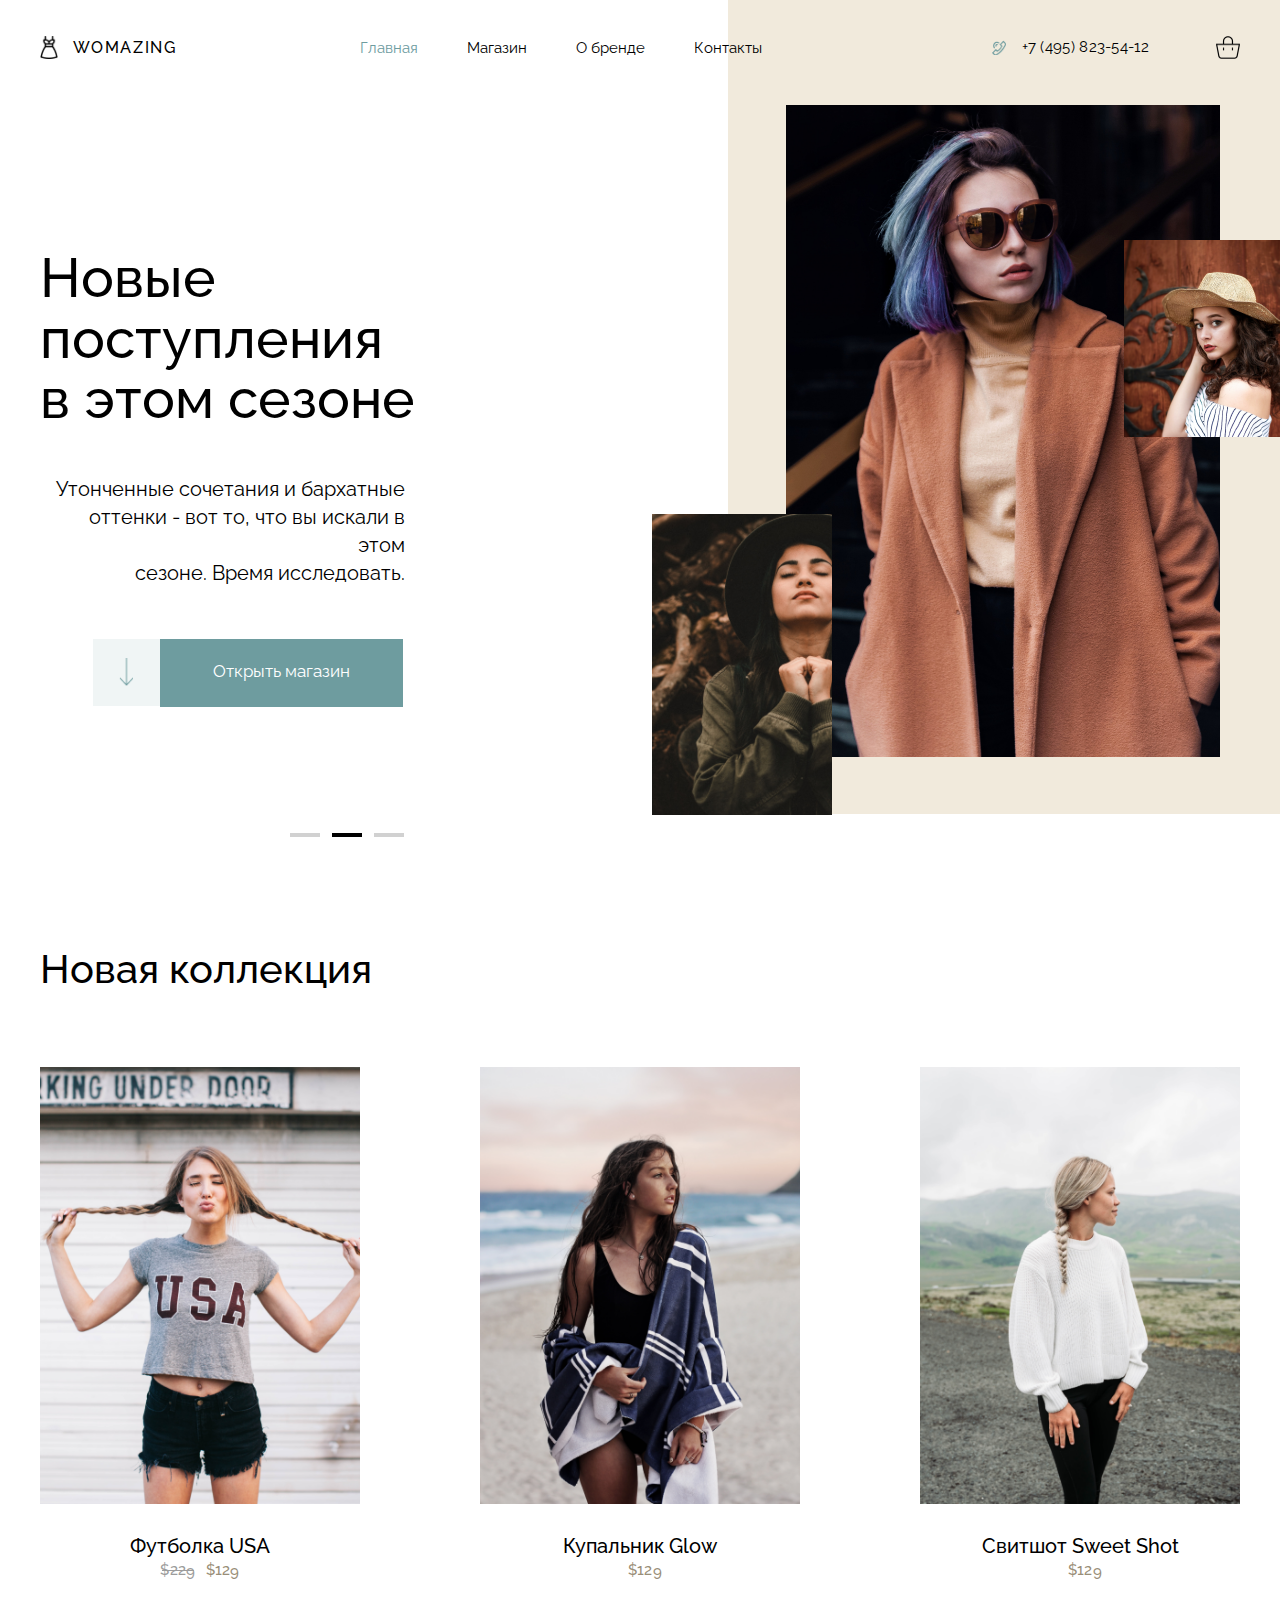
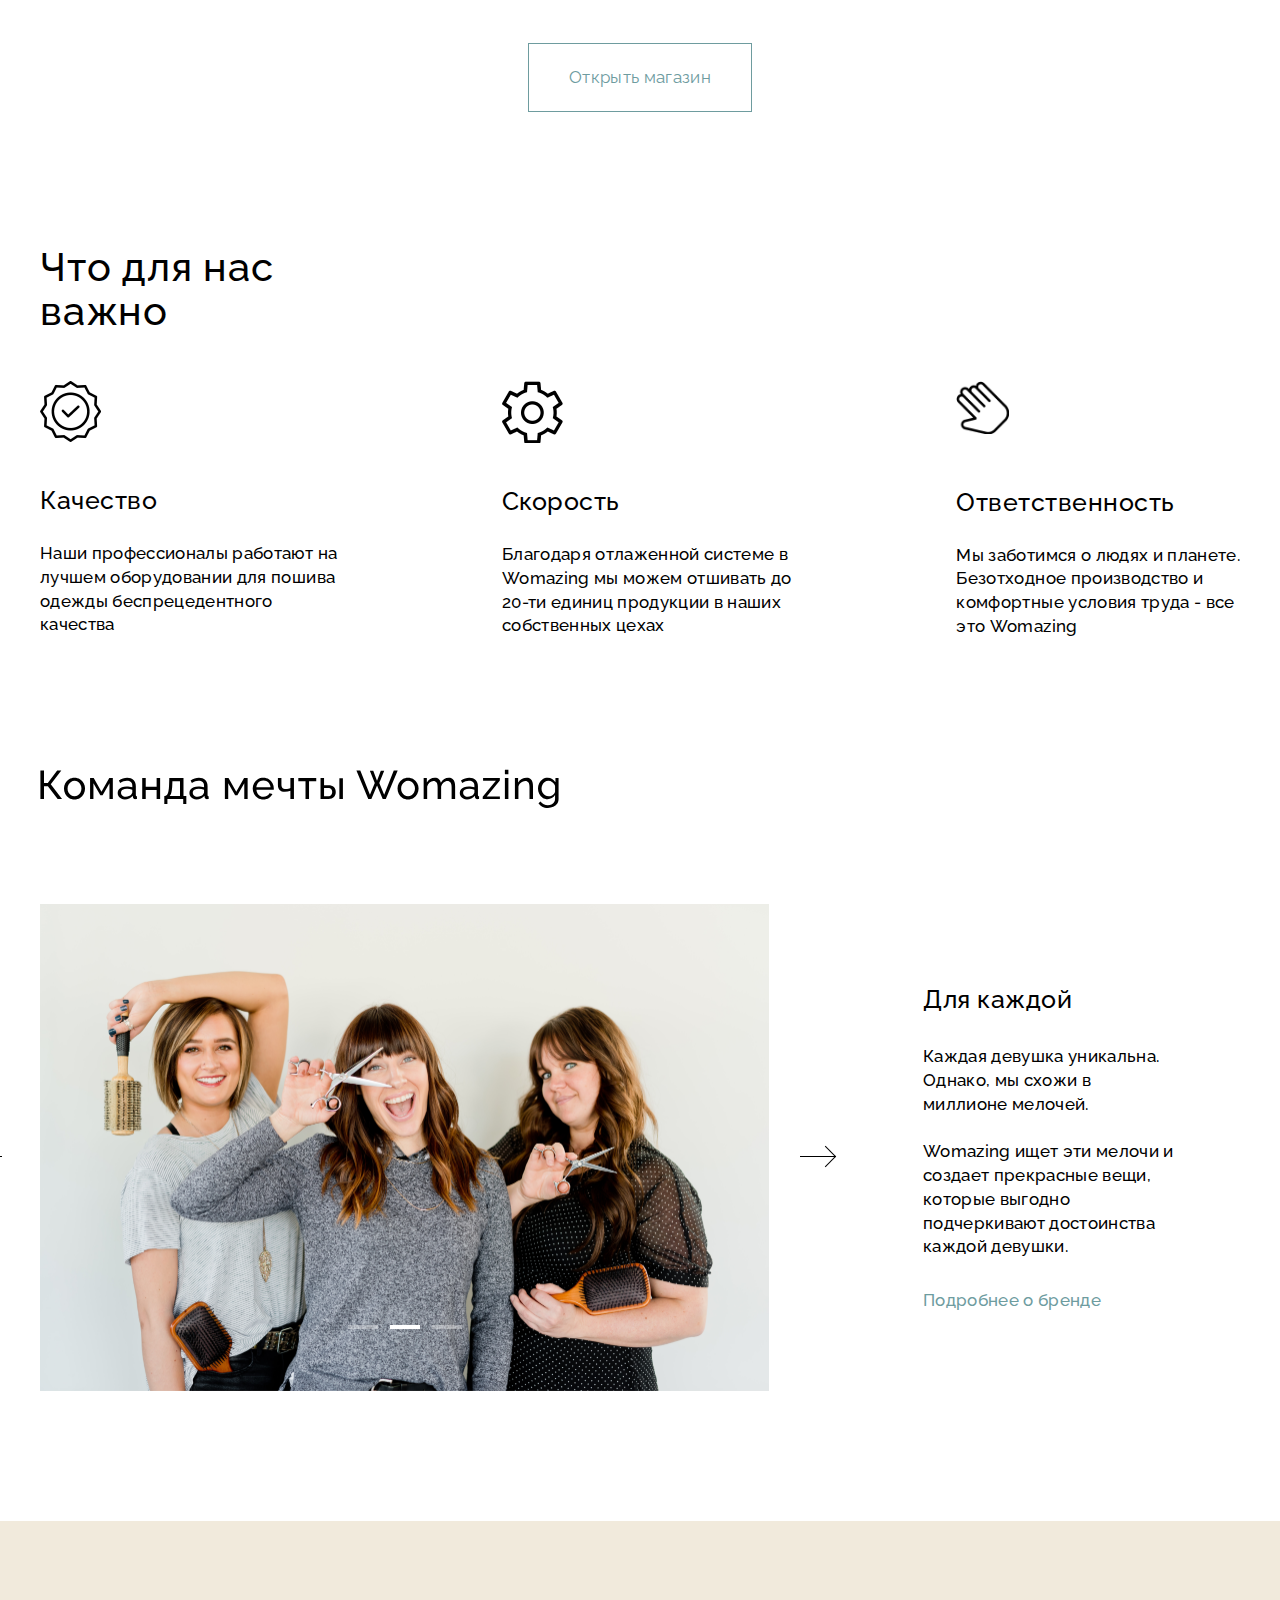
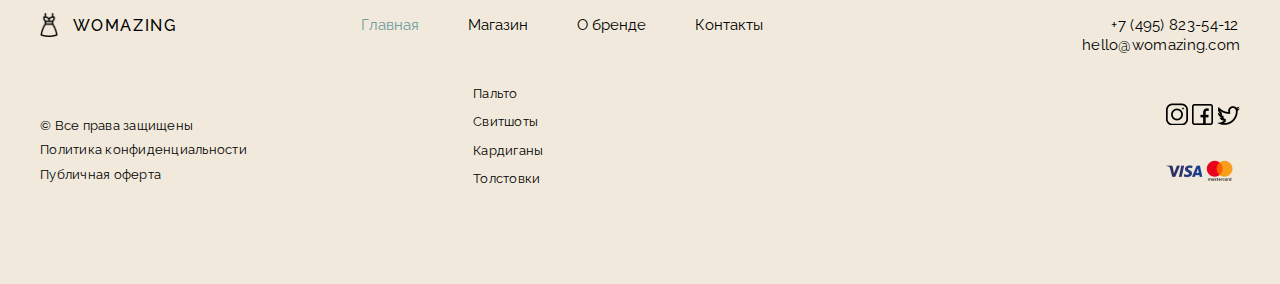
==== commit 35455728: "Add files via upload" ====
--- a/index.html
+++ b/index.html
@@ -17,15 +17,15 @@
 <body>
 	<header class="header2">
 		<div class="header">
-			<div class="logo">
+			<a href="womazing/index.png"><div class="logo">
 				<img src="img/dress.png" class="dress-logo">
 				<h1 class="womazing-logo">WOMAZING</h1>
-			</div>
+			</div></a>
 			<div>
 				<a href="" class="header-text header-text-2">Главная</a>
-				<a href="womazing/magazine.html" class="header-text">Магазин</a>
-				<a href="" class="header-text">О бренде</a>
-				<a href="" class="header-text">Контакты</a>
+				<a href="file:///D:/папка%20не%20простая,%20а%20залатая/work/magazine.html" class="header-text">Магазин</a>
+				<a href="file:///D:/папка%20не%20простая,%20а%20залатая/work/brend.html" class="header-text">О бренде</a>
+				<a href="file:///D:/папка%20не%20простая,%20а%20залатая/work/contacts.html" class="header-text">Контакты</a>
 			</div>
 			<div class="mk">
 				<img src="img/mobile.png" class="mobile">
@@ -163,12 +163,15 @@
 <footer class="fot">
 		<div class="footer">
 			<div class="header ots">
-			<img src="img/logo.png" class="logo">
+			<a href="womazing/index.png"><div class="logo">
+				<img src="img/dress.png" class="dress-logo">
+				<h1 class="womazing-logo">WOMAZING</h1>
+			</div></a>
 			<div class="mlfoot">
 				<a href="" class="header-text header-text-2">Главная</a>
-				<a href="" class="header-text">Магазин</a>
-				<a href="" class="header-text">О бренде</a>
-				<a href="" class="header-text">Контакты</a>
+				<a href="file:///D:/папка%20не%20простая,%20а%20залатая/work/magazine.html" class="header-text">Магазин</a>
+				<a href="file:///D:/папка%20не%20простая,%20а%20залатая/work/brend.html" class="header-text">О бренде</a>
+				<a href="file:///D:/папка%20не%20простая,%20а%20залатая/work/contacts.html" class="header-text">Контакты</a>
 			</div>
 			<div class="mk2">
 				<p class="p-spec-mk">+7 (495) 823-54-12</p>
@@ -200,4 +203,4 @@
 
 </footer>
 </body>
-</html>
+</html>--- a/style.css
+++ b/style.css
@@ -21,6 +21,7 @@
 }
 
 .logo{
+	align-items: center;
 	cursor: pointer;
 	transition: 0.5s ease;
 	display: flex;
@@ -31,11 +32,22 @@
 }
 
 .womazing-logo{
-
+	margin-left: 14.47px;
+font-family: 'Raleway', sans-serif;
+font-style: normal;
+font-weight: 500;
+font-size: 16px;
+line-height: 19px;
+letter-spacing: 0.1em;
+text-transform: uppercase;
+color: #000000;
+flex: none;
+order: 1;
+flex-grow: 0;
 }
 
 .dress-logo{
-
+	width: 18.07px;
 }
 
 .header-text{
@@ -1325,7 +1337,7 @@
 }
 
 .mlfoot{
-	margin-left: 186.016px;
+	margin-left: 185.016px;
 }
 
 .mobile{
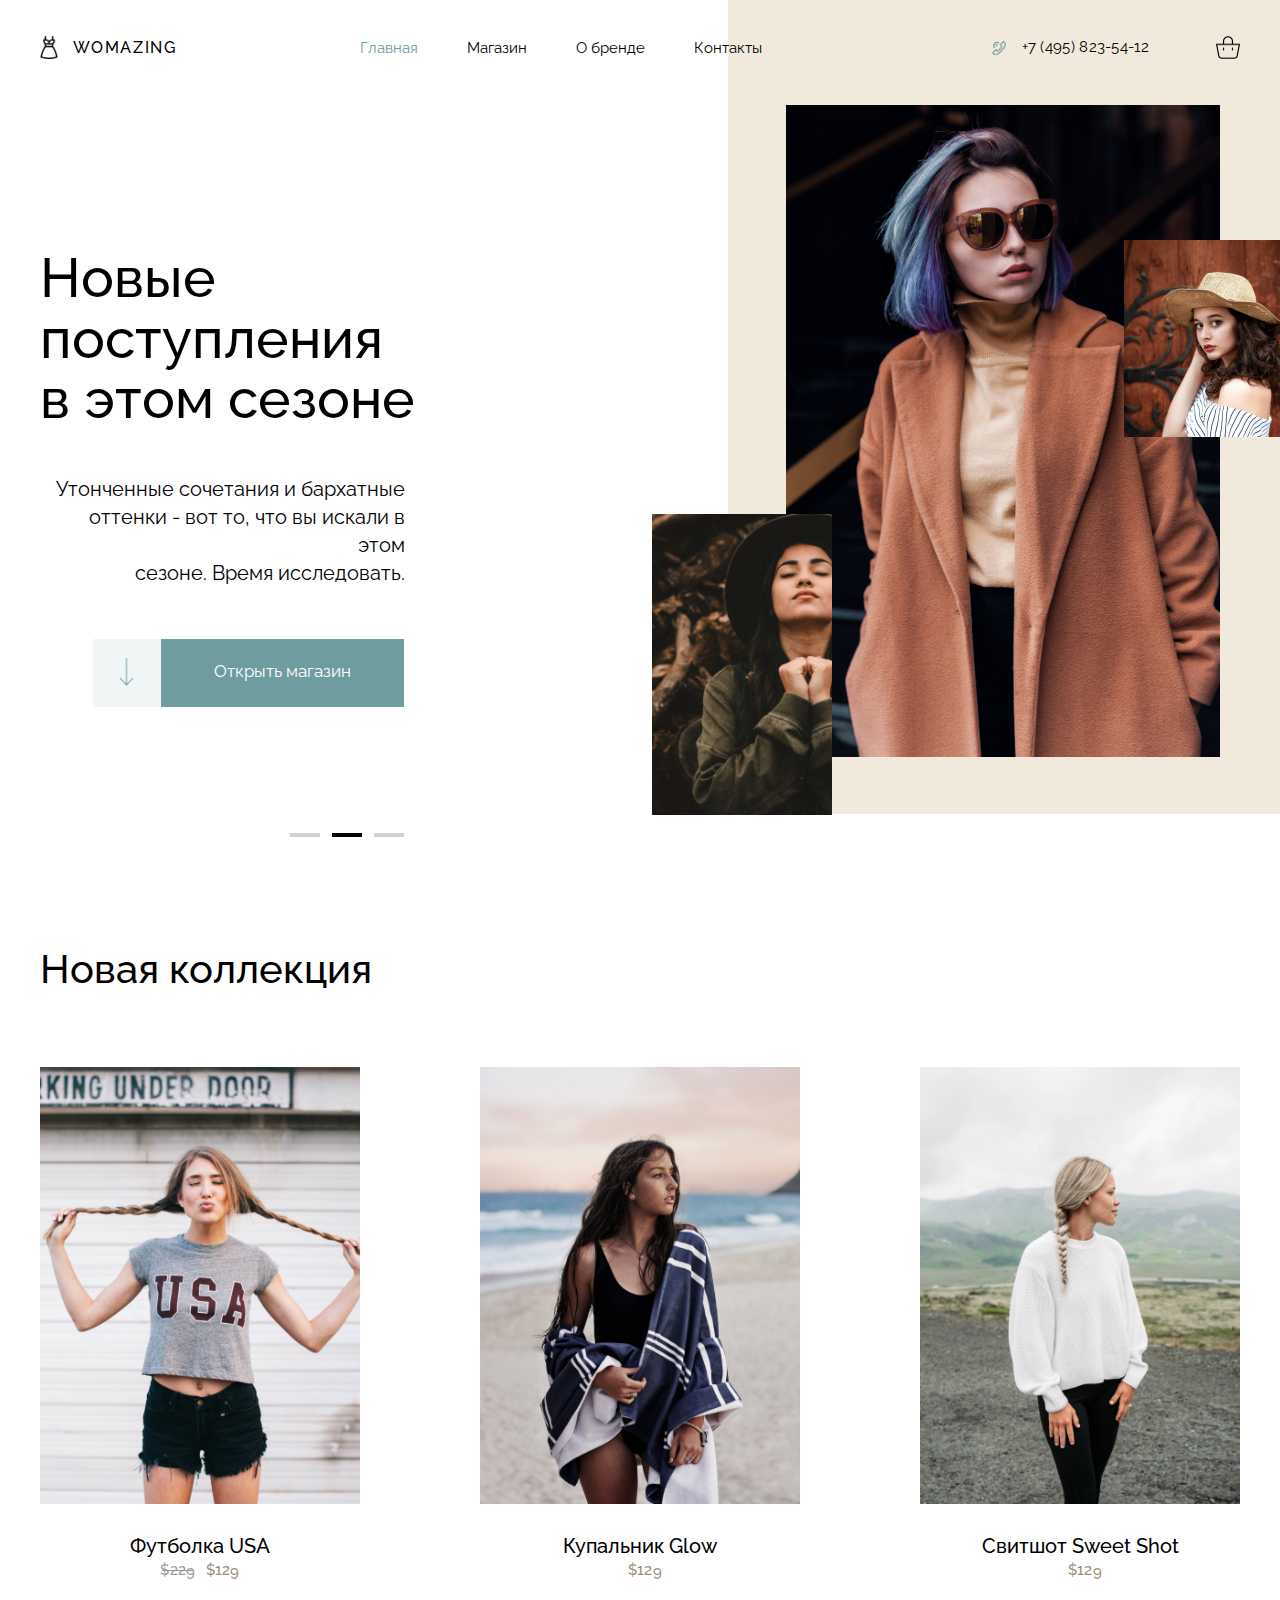
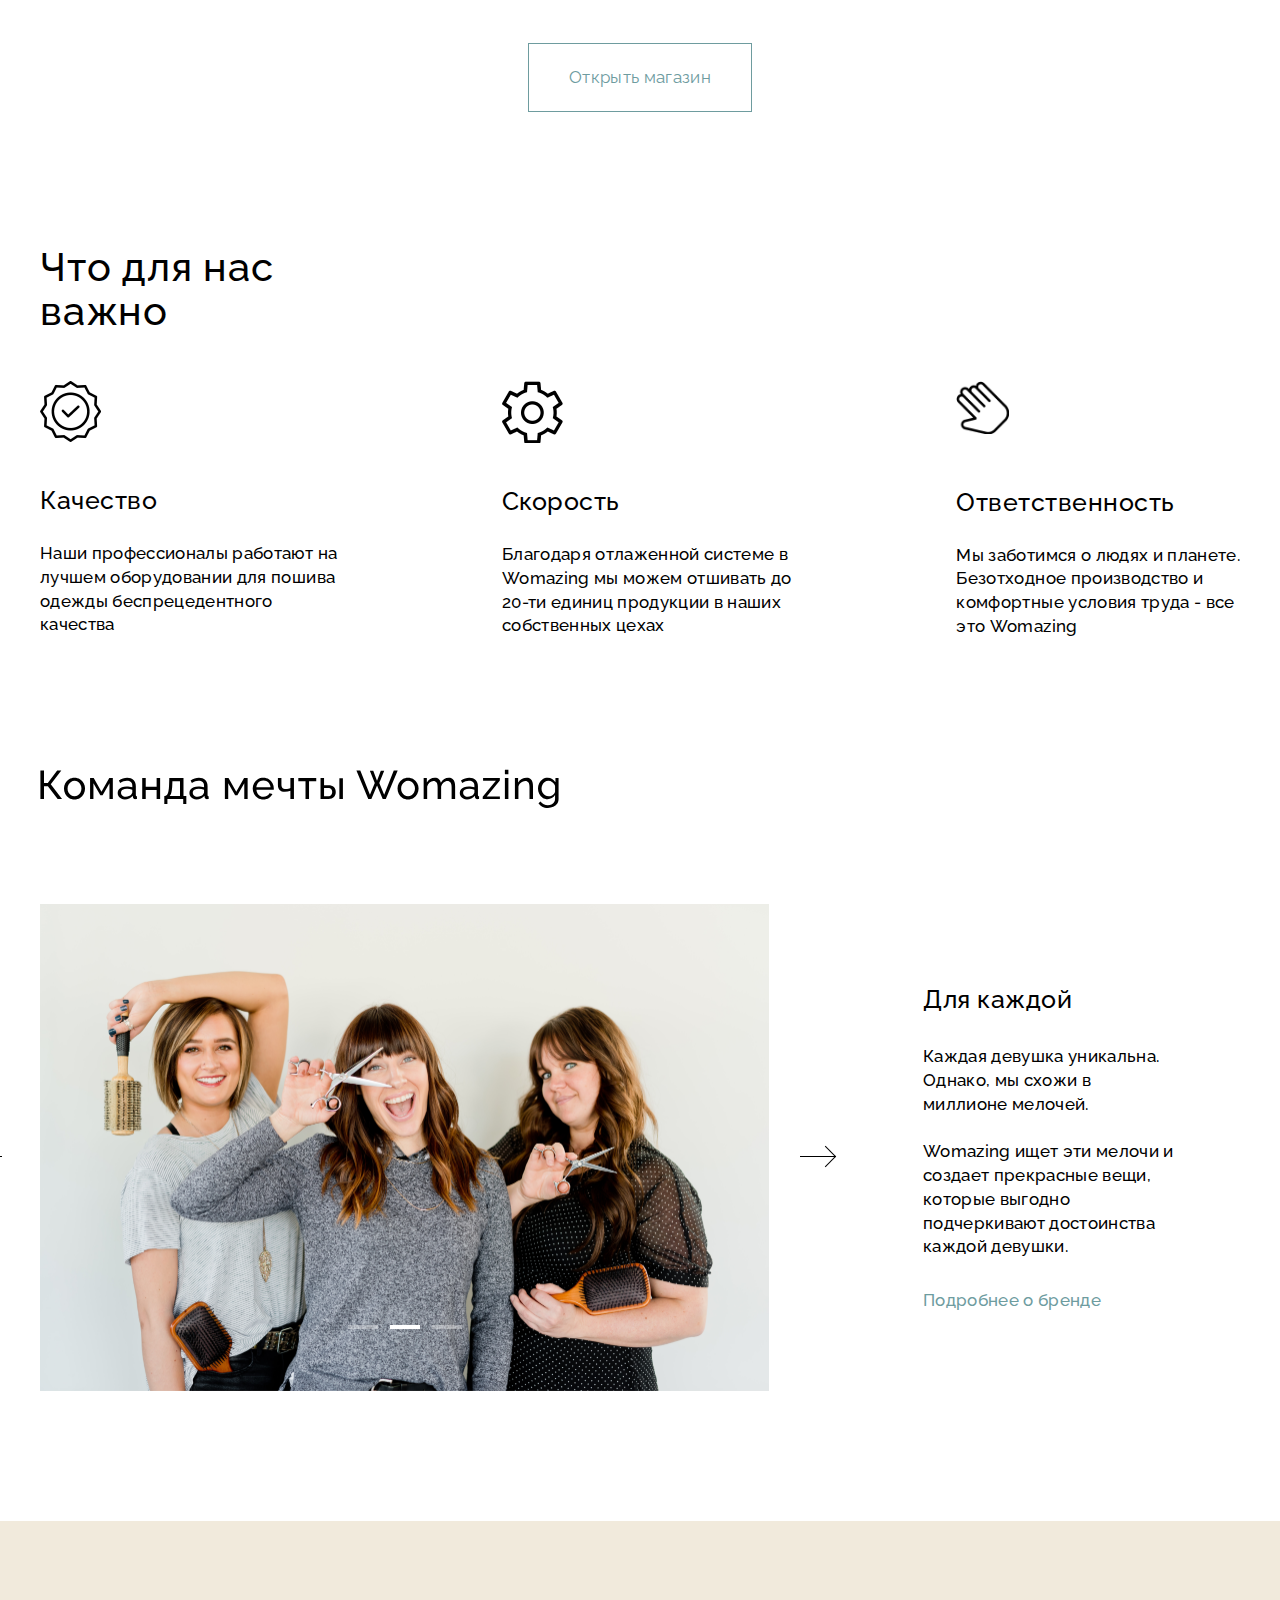
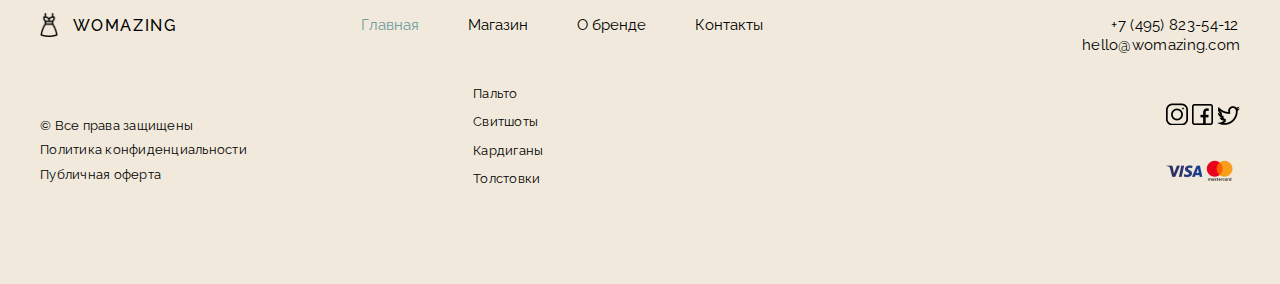
==== commit 8f343cd8: "Update index.html" ====
--- a/index.html
+++ b/index.html
@@ -15,17 +15,17 @@
 
 </head>
 <body>
-	<header class="header2">
+	<header class="sticky2">
 		<div class="header">
-			<a href="womazing/index.png"><div class="logo">
+			<a href="index.html"><div class="logo">
 				<img src="img/dress.png" class="dress-logo">
 				<h1 class="womazing-logo">WOMAZING</h1>
 			</div></a>
 			<div>
 				<a href="" class="header-text header-text-2">Главная</a>
-				<a href="file:///D:/папка%20не%20простая,%20а%20залатая/work/magazine.html" class="header-text">Магазин</a>
-				<a href="file:///D:/папка%20не%20простая,%20а%20залатая/work/brend.html" class="header-text">О бренде</a>
-				<a href="file:///D:/папка%20не%20простая,%20а%20залатая/work/contacts.html" class="header-text">Контакты</a>
+				<a href="magazine.html" class="header-text">Магазин</a>
+				<a href="brend.html" class="header-text">О бренде</a>
+				<a href="contacts.html" class="header-text">Контакты</a>
 			</div>
 			<div class="mk">
 				<img src="img/mobile.png" class="mobile">
@@ -40,7 +40,7 @@
 			<div class="barh-box"><h2 class="barh">Утонченные сочетания и бархатные<br>оттенки - вот то, что вы искали в этом<br>сезоне. Время исследовать.</h2></div>
 			<div class="but">
 				<div class="box-strelka"><img src="img/strelka.png" class="str"></div>
-				<a href="" class="open-mag"><p class="open-mag-p">Открыть магазин</p></a>
+				<a href="magazine.html" class="open-mag"><p class="open-mag-p">Открыть магазин</p></a>
 			</div>
 			<div class="lit">
 				<div class="box-litle"></div>
@@ -98,7 +98,7 @@
 			</div>
 			<div class="kol-rod">
 				<div class="kol-big">
-					<a href="file:///D:/папка%20не%20простая,%20а%20залатая/work/tovar.html"><div class="scr-kol3 scr-kol">
+					<a href="tovar.html"><div class="scr-kol3 scr-kol">
 							<div class="arrow-1 arrow-3">
 	    						<div></div>
 							</div>
@@ -112,7 +112,7 @@
 				</div>
 			</div>
 		</div>
-		<div class="rod-magazin-2"><a href="" class="magazin-2">Открыть магазин</a></div>
+		<div class="rod-magazin-2"><a href="magazine.html" class="magazin-2">Открыть магазин</a></div>
 	</div>
 	<div class="screan3">
 		<h1 class="xnj">Что для нас важно</h1>
@@ -156,22 +156,22 @@
 		<div class="all-women">
 			<h1 class="all">Для каждой</h1>
 			<h2 class="all-2">Каждая девушка уникальна.<br>Однако, мы схожи в<br>миллионе мелочей.<br><br>Womazing ищет эти мелочи и<br>создает прекрасные вещи,<br>которые выгодно<br>подчеркивают достоинства<br>каждой девушки.</h2>
-			<a href="" class="brend">Подробнее о бренде</a>
+			<a href="brend.html" class="brend">Подробнее о бренде</a>
 		</div>
 	</div>
 </div>
 <footer class="fot">
 		<div class="footer">
 			<div class="header ots">
-			<a href="womazing/index.png"><div class="logo">
+			<a href="index.html"><div class="logo">
 				<img src="img/dress.png" class="dress-logo">
 				<h1 class="womazing-logo">WOMAZING</h1>
 			</div></a>
 			<div class="mlfoot">
 				<a href="" class="header-text header-text-2">Главная</a>
-				<a href="file:///D:/папка%20не%20простая,%20а%20залатая/work/magazine.html" class="header-text">Магазин</a>
-				<a href="file:///D:/папка%20не%20простая,%20а%20залатая/work/brend.html" class="header-text">О бренде</a>
-				<a href="file:///D:/папка%20не%20простая,%20а%20залатая/work/contacts.html" class="header-text">Контакты</a>
+				<a href="magazine.html" class="header-text">Магазин</a>
+				<a href="brend.html" class="header-text">О бренде</a>
+				<a href="contacts.html" class="header-text">Контакты</a>
 			</div>
 			<div class="mk2">
 				<p class="p-spec-mk">+7 (495) 823-54-12</p>
@@ -203,4 +203,27 @@
 
 </footer>
 </body>
-</html>+
+<script
+  src="https://code.jquery.com/jquery-3.6.0.js"
+  integrity="sha256-H+K7U5CnXl1h5ywQfKtSj8PCmoN9aaq30gDh27Xc0jk="
+  crossorigin="anonymous"></script>
+
+<script type="text/javascript">
+	$(window).scroll(function() {
+                var top = $(document).scrollTop();
+                if (top <10) $(".sticky2").removeClass('fixed');
+                else $(".sticky2").addClass('fixed');
+            });
+</script>
+	
+<script type="text/javascript">
+	$(window).scroll(function() {
+                var top = $(document).scrollTop();
+                if (top <10) $(".orang2").removeClass('fixed2');
+                else $(".orang2").addClass('fixed2');
+
+            });
+</script>
+	
+</html>
--- a/style.css
+++ b/style.css
@@ -122,8 +122,8 @@
 }
 
 .box-strelka{
-	width: 67px;
-	height: 67px;
+	width: 68px;
+	height: 68px;
 	background-color: #6E9C9F1A;
 }
 
@@ -1387,6 +1387,15 @@
 
 .girl4{
 	width: 442px;
+}
+
+.fixed{
+	top: 0;
+	width: 100%;
+	position: fixed;
+	z-index: 1000;
+	background-color: white;
+	box-shadow: 0px 4px 15px 0px #0000000D;
 }
 
 .women-brend{
@@ -1645,4 +1654,7 @@
 
 a{
 	text-decoration: none;	
-}+}
+.fixed2{
+	top: -95px;
+}
